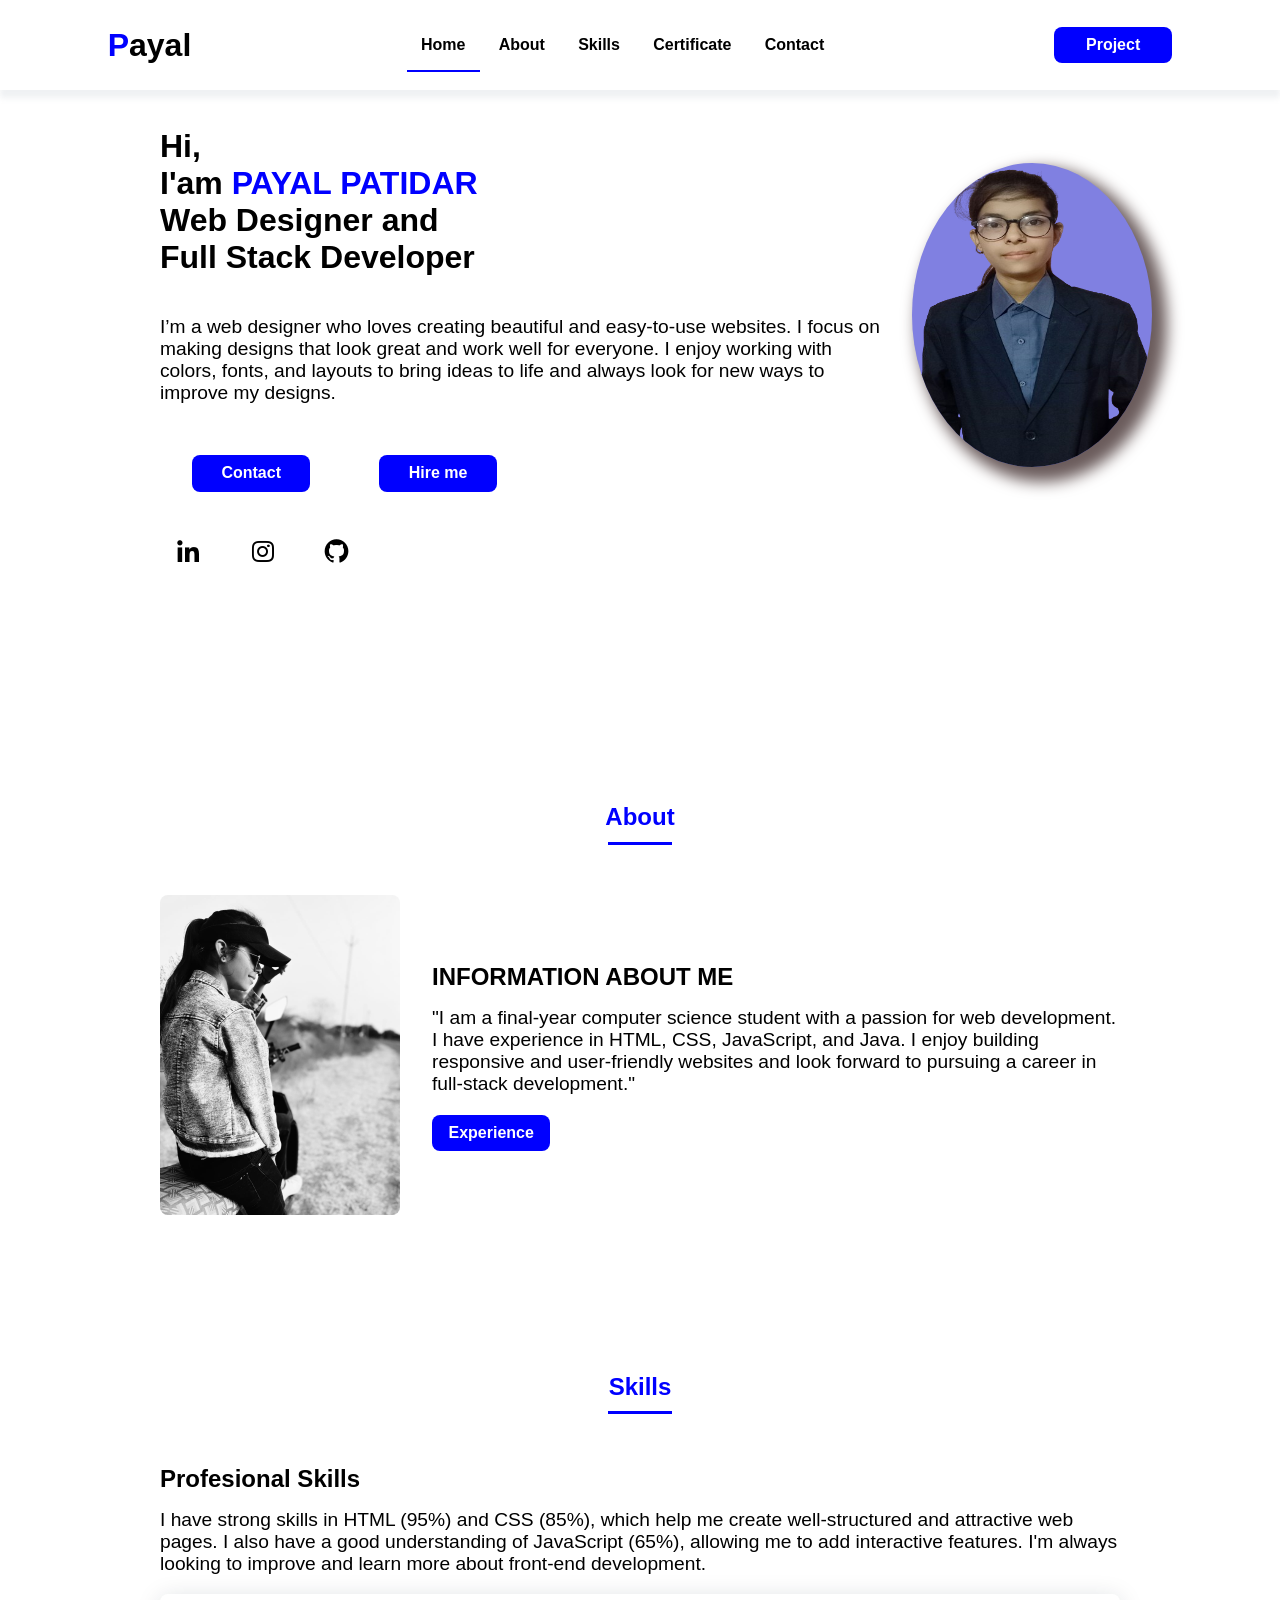
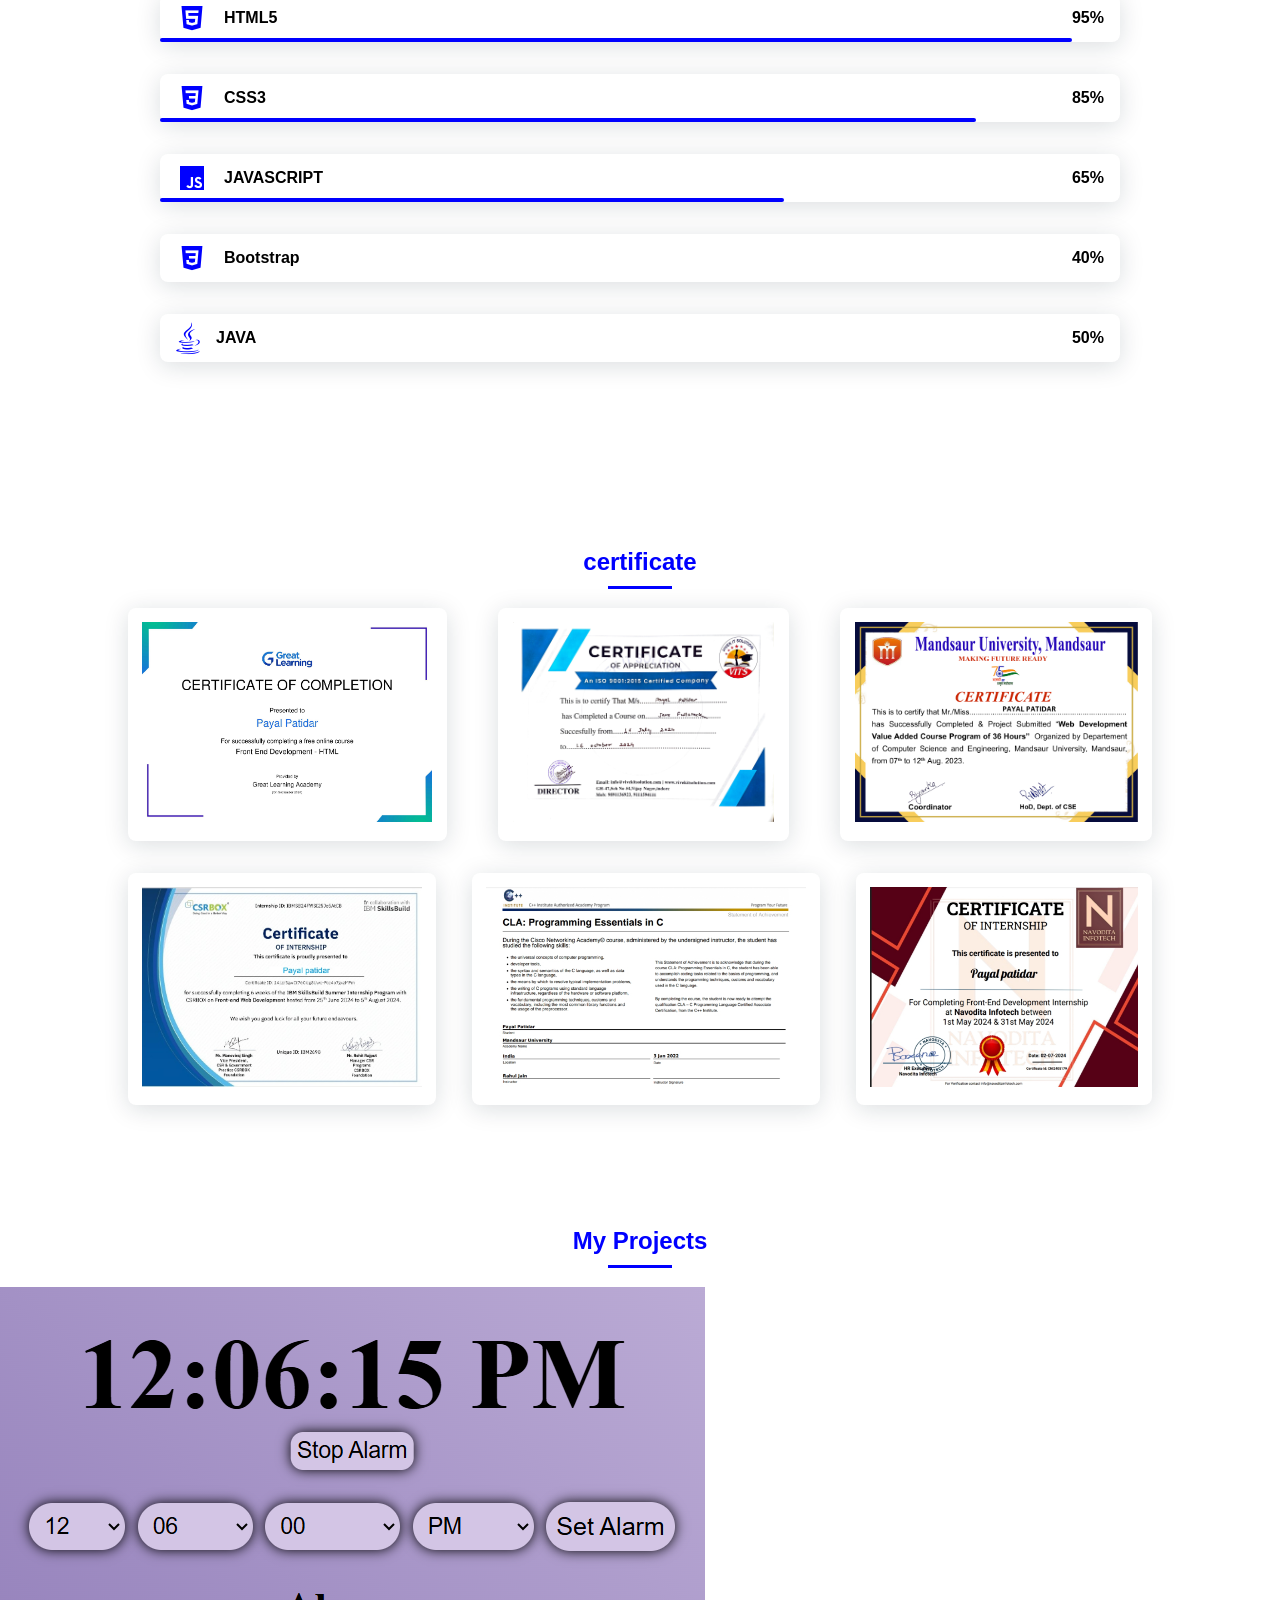
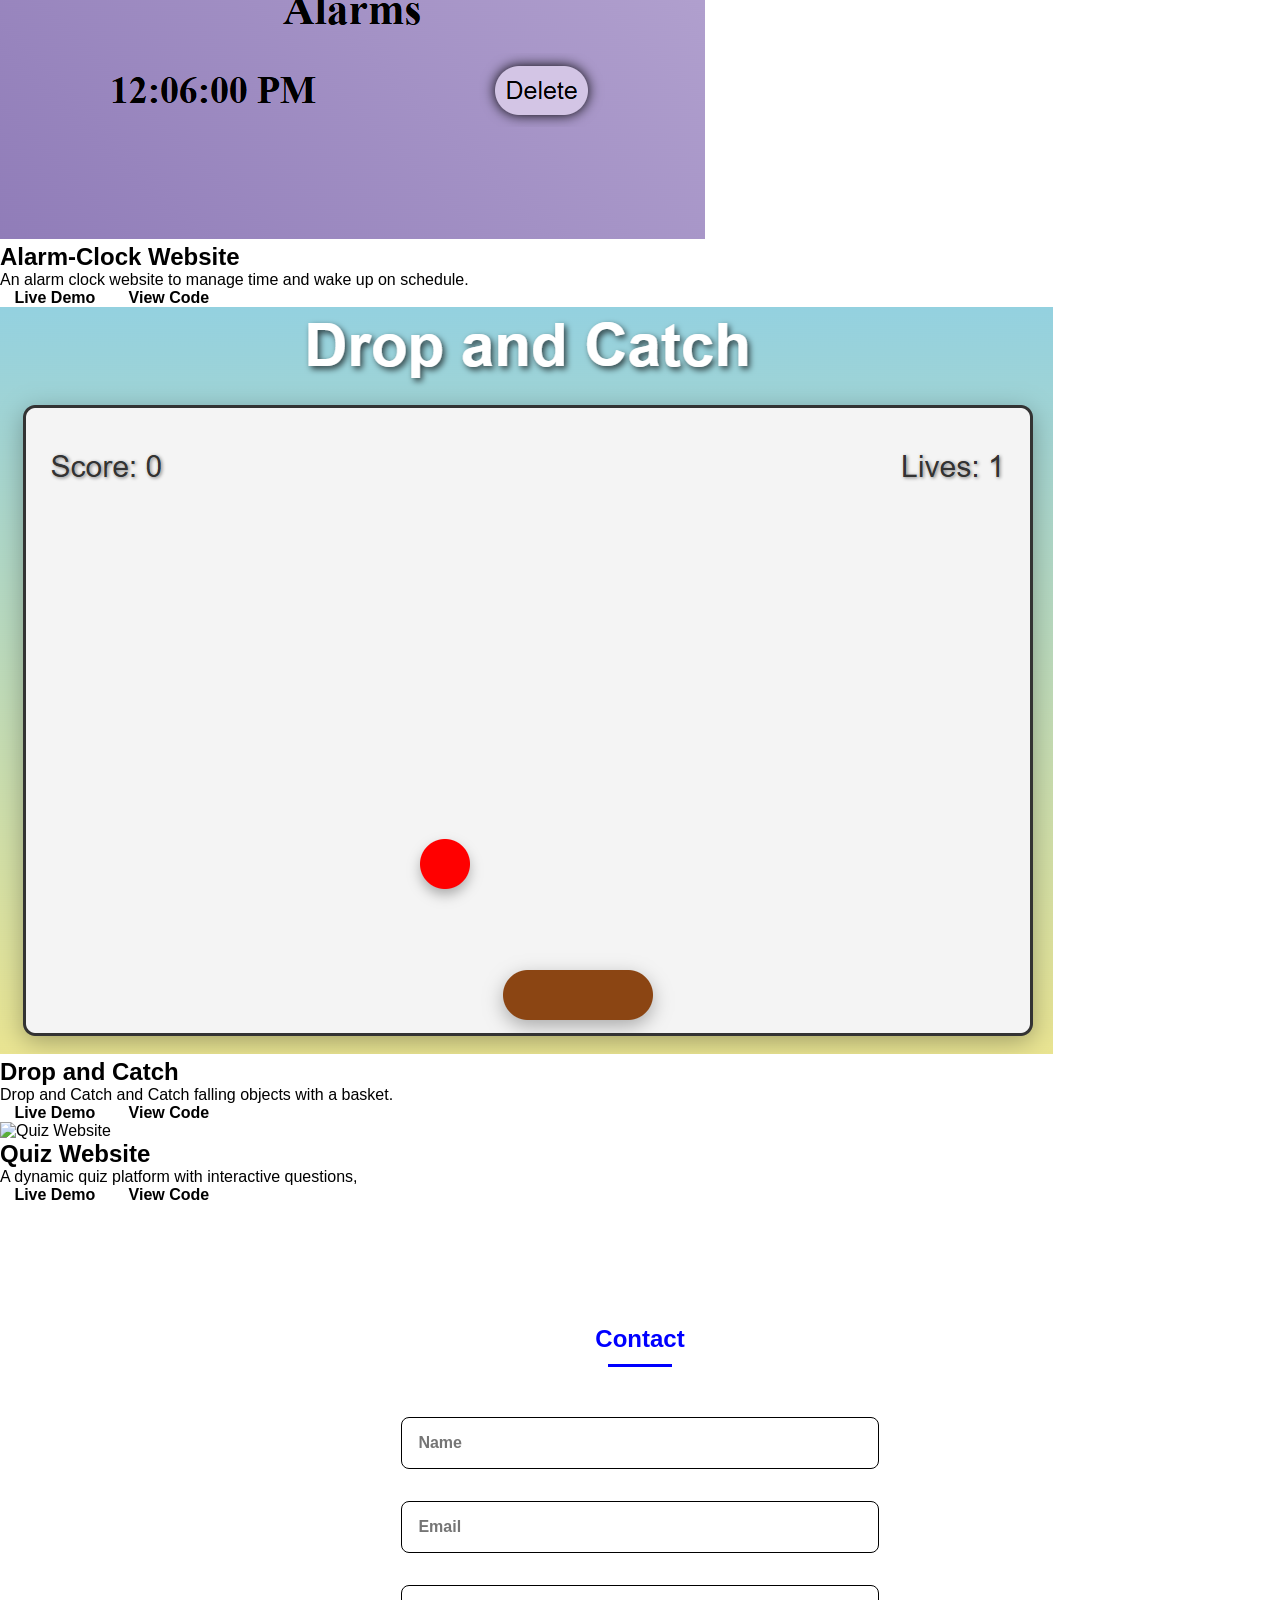
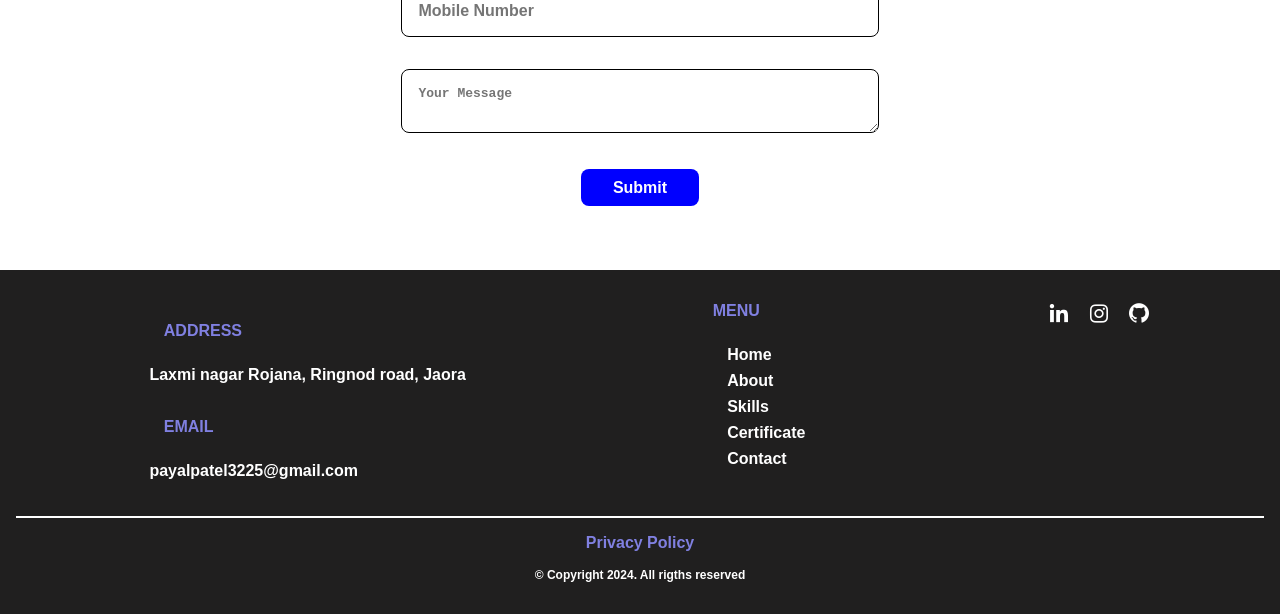
==== index.html @ 176fe4be "Update index.html" ====
<!DOCTYPE html>
<html lang="en">

<head>
    <meta charset="UTF-8">
    <meta name="viewport" content="width=device-width, initial-scale=1.0">

    <!-- =====BOX ICONS===== -->
    <link href='https://cdn.jsdelivr.net/npm/boxicons@2.0.5/css/boxicons.min.css' rel='stylesheet'>

    <!-- Font Awesome CDN -->
    <link href="https://cdnjs.cloudflare.com/ajax/libs/font-awesome/6.0.0-beta3/css/all.min.css" rel="stylesheet">

    <link rel="stylesheet" href="style.css">
    <title>Portfolio website</title>
</head>

<body>
    <!--===== HEADER =====-->
    <header>
        <div>
            <p class="logo"><span class="name">P</span>ayal</p>
        </div>

        <input type="checkbox" id="menu-toggle" class="menu-toggle" />
        <label for="menu-toggle" class="hamburger">
            <span></span>
            <span></span>
            <span></span>
        </label>

        <div class="nav__menu" id="nav-menu">
            <ul>
                <li class="nav__item"><a href="#home" class="nav__link active-link">Home</a></li>
                <li class="nav__item"><a href="#about" class="nav__link">About</a></li>
                <li class="nav__item"><a href="#skills" class="nav__link">Skills</a></li>
                <li class="nav__item"><a href="#certificate" class="nav__link">Certificate</a></li>
                <li class="nav__item"><a href="#contact" class="nav__link">Contact</a></li>
            </ul>
        </div>

        <div>
            <button>
                <a href="project.html">Project</a>
            </button>
        </div>

    </header>

    <main>
        <!--===== HOME =====-->
        <section class="home" id="home">
            <div class="home__data">
                <h1 class="home__title">Hi,<br>I'am <span class="home__title-color">PAYAL PATIDAR</span><br> Web
                    Designer and <br>Full Stack Developer</h1>
                <p class="home__text">I’m a web designer who loves creating beautiful and easy-to-use websites. I focus
                    on making designs that look great and work well for everyone. I enjoy working with colors, fonts,
                    and layouts to bring ideas to life and always look for new ways to improve my designs.</p>

                <button>
                    <a href="contact.html" class="button">Contact</a>
                </button>

                <button>
                    <a href="https://drive.google.com/file/d/1dbe5fwX7LgwOlQ8ruX7uaUgFubfY7UPs/view?usp=drivesdk"
                        class="button">Hire me</a>
                </button>

                <div class="home__social">
                    <a href="https://www.linkedin.com/in/payal-patidar1" class="home__social-icon"><i
                            class='bx bxl-linkedin'></i></a>
                    <a href="https://www.instagram.com/patidar_p7?utm_source=qr&igsh=amtmd2V3bXk3emI5"
                        class="home__social-icon"><i class='bx bxl-instagram'></i></a>
                    <a href="https://github.com/payalpatel3225" class="home__social-icon"><i
                            class='bx bxl-github'></i></a>
                </div>
            </div>

            <div class="home__img">
                <img src="pro.png" alt="">
            </div>
        </section>

        <!--===== ABOUT =====-->
        <section class="about" id="about">
            <h2 class="section-title">About</h2>

            <div class="about__container">
                <div class="about__img">
                    <img src="profile.jpg" alt="">
                </div>

                <div>
                    <h2 class="about__subtitle">INFORMATION ABOUT ME</h2>
                    <p class="about__text">"I am a final-year computer science student with a passion for web
                        development. I have experience in HTML, CSS, JavaScript, and Java. I enjoy building responsive
                        and user-friendly websites and look forward to pursuing a career in full-stack development."</p>

                    <button>
                        <a href="about.html" class="button">Experience</a>
                    </button>
                </div>
            </div>
        </section>

        <!--===== SKILLS =====-->
        <section class="skills" id="skills">
            <h2 class="section-title">Skills</h2>

            <div class="skills__container">
                <div>
                    <h2 class="skills__subtitle">Profesional Skills</h2>
                    <p class="skills__text">I have strong skills in HTML (95%) and CSS (85%), which help me create
                        well-structured and attractive web pages. I also have a good understanding of JavaScript (65%),
                        allowing me to add interactive features. I'm always looking to improve and learn more about
                        front-end development.</p>

                    <div class="skills__data">
                        <div class="skills__names">
                            <i class='bx bxl-html5 skills__icon'></i>
                            <span class="skills__name">HTML5</span>
                        </div>

                        <div class="skills__bar skills__html">

                        </div>

                        <div>
                            <span class="skills__percentage">95%</span>
                        </div>
                    </div>

                    <div class="skills__data">
                        <div class="skills__names">
                            <i class='bx bxl-css3 skills__icon'></i>
                            <span class="skills__name">CSS3</span>
                        </div>

                        <div class="skills__bar skills__css">

                        </div>

                        <div>
                            <span class="skills__percentage">85%</span>
                        </div>
                    </div>

                    <div class="skills__data">
                        <div class="skills__names">
                            <i class='bx bxl-javascript skills__icon'></i>
                            <span class="skills__name">JAVASCRIPT</span>
                        </div>

                        <div class="skills__bar skills__js">

                        </div>

                        <div>
                            <span class="skills__percentage">65%</span>
                        </div>
                    </div>

                    <div class="skills__data">
                        <div class="skills__names">
                            <i class='bx bxl-css3 skills__icon'></i>
                            <span class="skills__name">Bootstrap</span>
                        </div>

                        <div class="skills__bar skills__bts">

                        </div>

                        <div>
                            <span class="skills__percentage">40%</span>
                        </div>
                    </div>

                    <div class="skills__data">
                        <div class="skills__names">
                            <i class="fa-brands fa-java skills__icon"></i>
                            <span class="skills__name">JAVA</span>
                        </div>

                        <div class="skills__bar skills__java">

                        </div>

                        <div>
                            <span class="skills__percentage">50%</span>
                        </div>
                    </div>
                </div>

            </div>
        </section>

        <!--===== Certificate =====-->
        <section id="certificate">
            <h2 class="section-title">certificate</h2>

            <div class="certificate__container">
                <a href="" class="certificate__img">
                    <img src="Front End HTML.png" alt="">
                </a>
                <a href="" class="certificate__img">
                    <img src="Java Full Stack .jpg" alt="">
                </a>
                <a href="" class="certificate__img">
                    <img src="Web Development.jpeg" alt="">
                </a>
                <a href="" class="certificate__img">
                    <img src="Front End Intrn.jpeg" alt="">
                </a>
                <a href="" class="certificate__img">
                    <img src="C++.jpg" alt="">
                </a>
                <a href="" class="certificate__img">
                    <img src="Front-End Development.jpg" alt="">
                </a>
            </div>
        </section>

        <!-- PROJECT SECTION -->
        <section id="projects">
            <h2 class="section-title">My Projects</h2>

            <div class="projects__container">

                <!-- Project 1: Quiz Website -->
                <div class="project-card">
                    <div class="project-image">
                        <img src="Alarm Clock.png" alt="Alarm-Clock Website">
                    </div>
                    <div class="project-details">
                        <h2>Alarm-Clock Website</h2>
                        <p>An alarm clock website to manage time and wake up on schedule.</p>
                        <div class="project-btn">
                            <a href="https://payalpatel3225.github.io/Alarm-Clock/" target="_blank" class="btn">Live
                                Demo</a>
                            <a href="https://github.com/payalpatel3225/Alarm-Clock?tab=readme-ov-file#alarm-clock"
                                target="_blank" class="btn">View Code</a>
                        </div>
                    </div>
                </div>

                <!-- Project 2: Parallax Website -->
                <div class="project-card">
                    <div class="project-image">
                        <img src="Drop and Catch.png" alt="Drop and Catch">
                    </div>
                    <div class="project-details">
                        <h2>Drop and Catch</h2>
                        <p>Drop and Catch and Catch falling objects with a basket.</p>
                        <div class="project-btn">
                            <a href="https://payalpatel3225.github.io/Drop-and-Catch/" target="_blank" class="btn">Live
                                Demo</a>
                            <a href="https://github.com/payalpatel3225/Drop-and-Catch/settings/pages" target="_blank"
                                class="btn">View Code</a>
                        </div>
                    </div>
                </div>

                <!-- Project 3: QR Code Generator -->
                <div class="project-card">
                    <div class="project-image">
                        <img src="quiz-project.jpg" alt="Quiz Website">
                    </div>
                    <div class="project-details">
                        <h2>Quiz Website</h2>
                        <p>A dynamic quiz platform with interactive questions,
                        </p>
                        <div class="project-btn">
                            <a href="quiz-live-demo.html" target="_blank" class="btn">Live Demo</a>
                            <a href="quiz-live-demo.html" target="_blank" class="btn">View Code</a>
                        </div>
                    </div>
                </div>

            </div>
        </section>

        <!--===== CONTACT =====-->
        <section id="contact">
            <h2 class="section-title">Contact</h2>

            <div class="contact__container">
                <form action="" class="contact__form">
                    <input type="text" placeholder="Name" class="contact__input">
                    <input type="email" placeholder="Email" class="contact__input">
                    <input type="tel" placeholder="Mobile Number" class="contact__input">
                    <textarea placeholder="Your Message" class="contact__input"></textarea>
                    <div>
                        <button type="submit" class="contact__button">Submit</button>
                    </div>
                </form>
            </div>
        </section>
    </main>

    <!--===== FOOTER =====-->
    <footer>
        <div class="footerbox container">

            <div class="address">
                <ul>
                    <li><a class="ddd" href="address">ADDRESS</a></li><br>
                </ul>
                <p>Laxmi nagar Rojana, Ringnod road, Jaora</p><br>
                <ul>
                    <li><a class="ddd" href="email">EMAIL</a></li><br>
                </ul>
                <p>payalpatel3225@gmail.com</p>
            </div>

            <div class="menu">
                <ul>
                    <li>
                        <p class="ddd" href="MENU">MENU</p>
                    </li><br>
                    <li><a class="aaa" href="index.html">Home</a></li>
                    <li><a class="aaa" href="about.html">About</a></li>
                    <li><a class="aaa" href="skills.html">Skills</a></li>
                    <li><a class="aaa" href="certificate.html">Certificate</a></li>
                    <li><a class="aaa" href="contact.html">Contact</a></li>
                </ul>
            </div>

            <div class="footer__social">
                <a href="https://www.linkedin.com/in/payal-patidar1" class="footer__icon"><i
                        class='bx bxl-linkedin'></i></a>
                <a href="https://www.instagram.com/patidar_p7?utm_source=qr&igsh=amtmd2V3bXk3emI5"
                    class="footer__icon"><i class='bx bxl-instagram'></i></a>
                <a href="https://github.com/payalpatel3225" class="footer__icon"><i class='bx bxl-github'></i></a>
            </div>
        </div>

        <div class="hr">
        </div>

        <div class="Copyright">
            <ul>
                <li><a class="ddd" href="privacy-policy">Privacy Policy</a></li>
            </ul>
            <p class="footer__copy">&#169; Copyright 2024. All rigths reserved</p>
        </div>
    </footer>

    <script src="script.js"></script>
</body>

</html>
---- style.css ----
* {
  box-sizing: border-box;
  margin: 0;
  padding: 0;
}

body {
  font-family: sans-serif;
  font-size: medium;
  color: black;
}

/* ------- HEADER NAVBAR ------- */
header {
  width: 100%;
  height: 10vh;
  display: flex;
  align-items: center;
  justify-content: space-around;
  position: fixed;
  background-color: #fff;
  box-shadow: 0 8px 6px rgba(146, 161, 176, 0.15);
}
ul li {
  list-style: none;
}

header ul li {
  display: inline;
}

a {
  text-decoration: none;
  padding: 0.9rem;
  font-weight: 600;
  font-size: 1rem;
  color: black;
}

header .logo {
  font-size: 2rem;
  font-weight: 600;
}

.name {
  color: blue;
}

.nav__link {
  position: relative;
}

.nav__link:hover {
  position: relative;
}

.nav__link:hover::after {
  position: absolute;
  text-align: center;
  content: "";
  width: 100%;
  height: 0.15rem;
  left: 0;
  right: 0;
  top: 3rem;
  background-color: blue;
}

.active-link::after {
  position: absolute;
  content: "";
  width: 100%;
  height: 0.15rem;
  left: 0;
  right: 0;
  top: 3rem;
  background-color: blue;
}

/* ------- ALL BUTTON ------- */
button {
  border: none;
  background-color: blue;
  border-radius: 0.5rem;
  height: 2.3rem;
  width: 7.4rem;
}

button:hover {
  background-color: rgb(80, 104, 254);
  box-shadow: 0px 5px 3px rgba(0, 0, 0, 0.15);
}

button a {
  color: white;
  border-radius: 2rem;
}

button ul li {
  display: inline;
}

/* ------- HOME ------- */
.home {
  display: flex;
  justify-content: space-between;
  align-items: center;
  margin-bottom: 4rem;
  margin-left: auto;
  margin-right: auto;
  max-width: 1024px;
}

.home__data {
  align-self: center;
  padding: 2rem;
  margin-top: 6rem;
}

.home__title {
  font-size: 2rem;
  margin-bottom: 2.5rem;
}

.home__title-color {
  color: blue;
}

.home__text {
  font-size: 1.2rem;
  margin-bottom: 1.2rem;
}

.home button {
  margin: 2rem;
  margin-left: 2rem;
}

.home__social {
  display: flex;
  gap: 1rem;
}

.home__social-icon {

  font-size: 1.8rem;
  color: black;
}

.home__social-icon:hover {
  color: blue;
}

.home img {
  width: 15rem;
  height: 19rem;
  border-radius: 50%;
  background-color: rgb(128, 128, 225);
  margin-top: 1rem;
  box-shadow: 10px 10px 15px 5px rgb(107, 92, 92);
}

.home img:hover {
  filter: grayscale(100%);
}

/*------- CLASS CSS ------- */
section {
  padding-bottom: 2rem;
}

.section-title {
  position: relative;
  font-size: 1.5rem;
  color: blue;
  padding-top: 5.6rem;
  margin-bottom: 2rem;
  text-align: center;
  z-index: -10;
}

.section-title::after {
  position: absolute;
  content: "";
  width: 64px;
  height: 0.18rem;
  left: 0;
  right: 0;
  margin: auto;
  top: 8rem;
  background-color: blue;
}

/* ------- ABOUT ------- */
.about__container {
  padding: 2rem;
  display: flex;
  align-items: center;
  margin-left: auto;
  margin-right: auto;
  max-width: 1024px;
  gap: 2rem;
}

.about__img img {
  width: 15rem;
  height: 20rem;
  border-radius: 0.5rem;
}

.about__subtitle {
  margin-bottom: 1rem;
}

.about__text {
  font-size: 1.2rem;
  margin-bottom: 1.2rem;
}

/* ------- SKILLS ------- */
.skills__container {
  padding: 2rem;
  display: flex;
  align-items: center;
  margin-left: auto;
  margin-right: auto;
  max-width: 1024px;
  gap: 2rem;
}

.skills__subtitle {
  margin-bottom: 1rem;
}

.skills__text {
  font-size: 1.2rem;
  margin-bottom: 1.2rem;
}

.skills__data {
  display: flex;
  justify-content: space-between;
  align-items: center;
  position: relative;
  font-weight: 600;
  padding: 0.5rem 1rem;
  margin-bottom: 2rem;
  border-radius: 0.5rem;
  box-shadow: 0px 4px 25px rgba(14, 36, 49, 0.15);
  z-index: -10;
}

.skills__names {
  display: flex;
  align-items: center;
}

.skills__icon {
  font-size: 2rem;
  margin-right: 1rem;
  color: blue;
}

.skills__bar {
  position: absolute;
  left: 0;
  bottom: 0;
  background-color: blue;
  height: 0.25rem;
  border-radius: 0.5rem;
  z-index: -10;
}

.skills__html {
  width: 95%;
}

.skills__css {
  width: 85%;
}

.skills__js {
  width: 65%;
}

.skills__img img {
  height: 30vh;
  width: 25vw;
  border-radius: 0.5rem;
}

/* ------- CERTIFICATE ------- */
.certificate__container {
  display: flex;
  align-items: center;
  justify-content: space-between;
  flex-wrap: wrap;
  gap: 2rem;
  margin-left: auto;
  margin-right: auto;
  max-width: 1024px;
}

.certificate__img {
  box-shadow: 0px 4px 25px rgba(14, 36, 49, 0.15);
  border-radius: 0.5rem;
  overflow: hidden;
}

.certificate__img img {
  transition: 1s;
  height: 200px;
}

.certificate__img img:hover {
  transform: scale(1.1);
}

/* ------- CONTACT ------- */
.contact__container {
  display: flex;
  align-self: center;
  justify-self: center;
  justify-content: center;
  margin-left: 1rem;
  margin-right: 1rem;
  margin-left: auto;
  margin-right: auto;
  padding: 2rem;
  max-width: 1024px;
  text-align: center;
}

.contact__button {
  border: none;
  background-color: blue;
  color: white;
  font-weight: 600;
  font-size: 1rem;
  border-radius: 0.5rem;
  cursor: pointer;
}

.contact__input {
  width: 50%;
  font-size: medium;
  font-weight: 600;
  padding: 1rem;
  border-radius: 0.5rem;
  border: 1.5px solid black;
  outline: none;
  margin-bottom: 2rem;
}

/* ------- FOOTER ------- */
/* .container {
  display: flex;
  flex-wrap: wrap;
  justify-content: space-between;
  align-items: center;
} */

footer {
  background-color: rgb(32, 31, 31);
  color: #fff;
  font-weight: 600;
  padding: 2rem 1rem;
}
.footerbox{
  display: flex;
  flex-wrap: wrap;
  align-items: flex-start;
  justify-content: space-around;
}
.hr{
  border: 1px solid white;
}

.footerbox ul li {
  margin-bottom: 0.5rem;
}
.footer__title {
  font-size: 2rem;
  margin-bottom: 2rem;
}

.aaa {
  color: white;
}

.ddd {
  color: rgb(128, 128, 225);
}

.ddd:hover {
  text-decoration: underline;
  color: blue;
}

.footer__copy {
  font-size: .75rem;
  margin-top: 1rem;
}

.address p, .menu ul {
  margin-bottom: 1rem;
}

.address {
  margin: 20px;
}
.footer__social {
  display: flex;
  gap: 1rem;
}
.footer__icon {
  font-size: 1.5rem;
  color: #fff;
  transition: color 0.3s;
  margin: 0rem;
  padding: 0rem;
}

.footer__icon:hover {
  color: blue;
}

.footerbox ul li {
  list-style: none;
}
.Copyright{
  text-align: center;
  margin-top: 1rem;
}



/* Hide the checkbox */
.menu-toggle {
  display: none;
}

/* Hamburger Menu Styling */
.hamburger {
  display: none;
  flex-direction: column;
  cursor: pointer;
  padding: 10px;
}

.hamburger span {
  height: 2px;
  width: 25px;
  background: #333;
  margin-bottom: 5px;
  border-radius: 5px;
}

/* Mobile Menu */
@media screen and (max-width: 768px) {
  .hamburger {
    display: flex;
  }

  .nav__menu {
    display: none;
  }

  /* When the checkbox is checked, show the menu */
  .menu-toggle:checked~.nav__menu {
    display: block;
    position: absolute;
    top: 50px;
    left: 0;
    width: 100%;
    background-color: #fff;
    padding: 10px 0;
  }

  .nav__menu ul {
    display: flex;
    flex-direction: column;
    align-items: center;
  }

  .nav__item {
    margin: 10px 0;
  }

  .home {
    flex-direction: column;
    align-items: center;
    padding-top: 4rem;
  }

  .home__data {
    padding: 1rem;
    margin-top: 2rem;
  }

  .home__title {
    font-size: 1.5rem;
    margin-bottom: 1.5rem;
  }

  .home__text {
    font-size: 1rem;
    margin-bottom: 1rem;
  }

  .home img {
    width: 12rem;
    height: 16rem;
    margin-top: 2rem;
  }

  .home__social {
    margin-left: 0;
    justify-content: center;
    margin-top: 1.5rem;
  }

  .home button {
    margin: 1rem auto;
  }

  .about__container {
    flex-direction: column;
    padding: 1rem;
  }

  .about__img img {
    width: 12rem;
    height: 15rem;
  }

  .skills__container {
    flex-direction: column;
    padding: 1rem;
  }

  .skills__img img {
    width: 50%;
    height: auto;
    margin-left: 6rem;
  }

  .skills__data {
    flex-direction: column;
    margin-left: 2rem;
    margin-right: 2rem;
    margin-bottom: 1rem;
    width: 80%;
  }

  .skills__names {
    margin-bottom: 0.5rem;
  }
  .skills__percentage {
    margin-top: 0.5rem;
  }

  .certificate__container {
    flex-direction: column;
    align-items: center;
  }
  .certificate__img img {
    width: 14rem;
    height: 12rem;
  }

  .footerbox {
    flex-direction: column;
    align-items: center;
  }
  .address, .menu, .footer__social {
    margin-right: 0;
    margin-bottom: 1rem;
  }
}
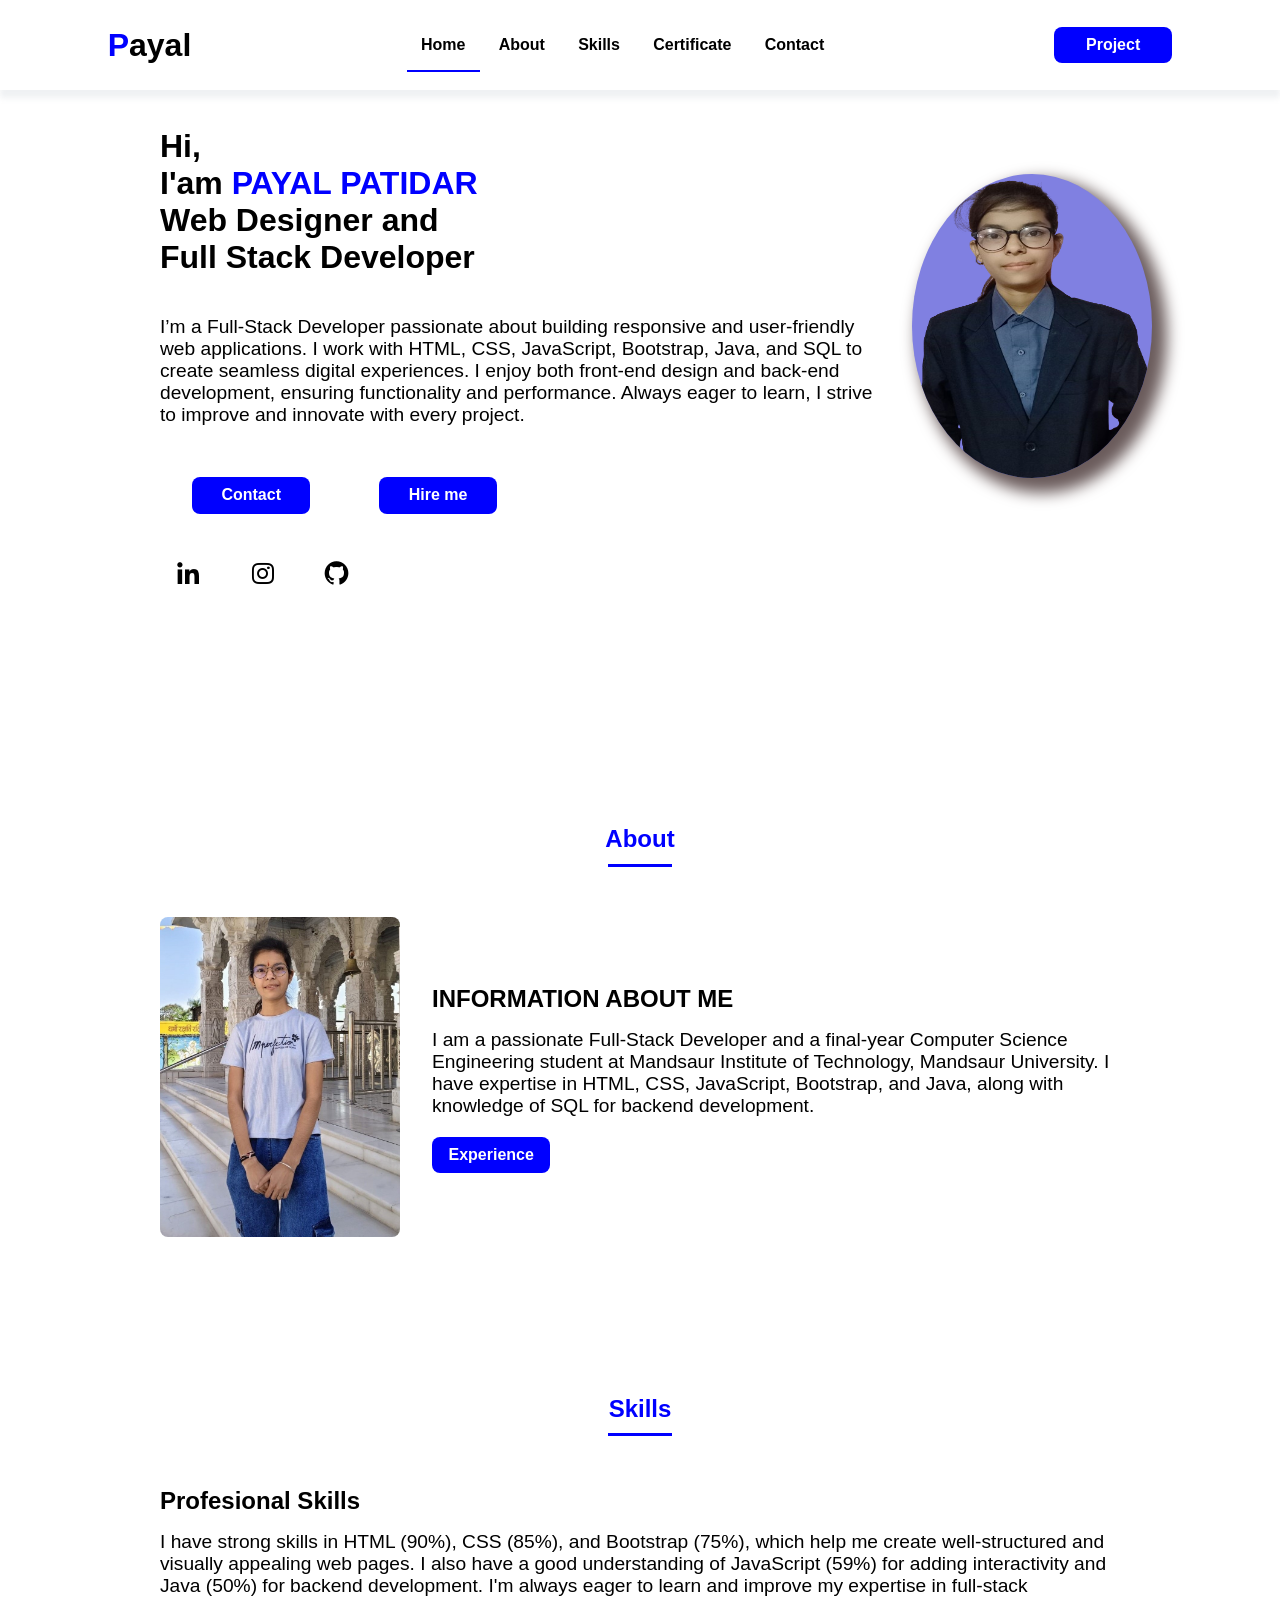
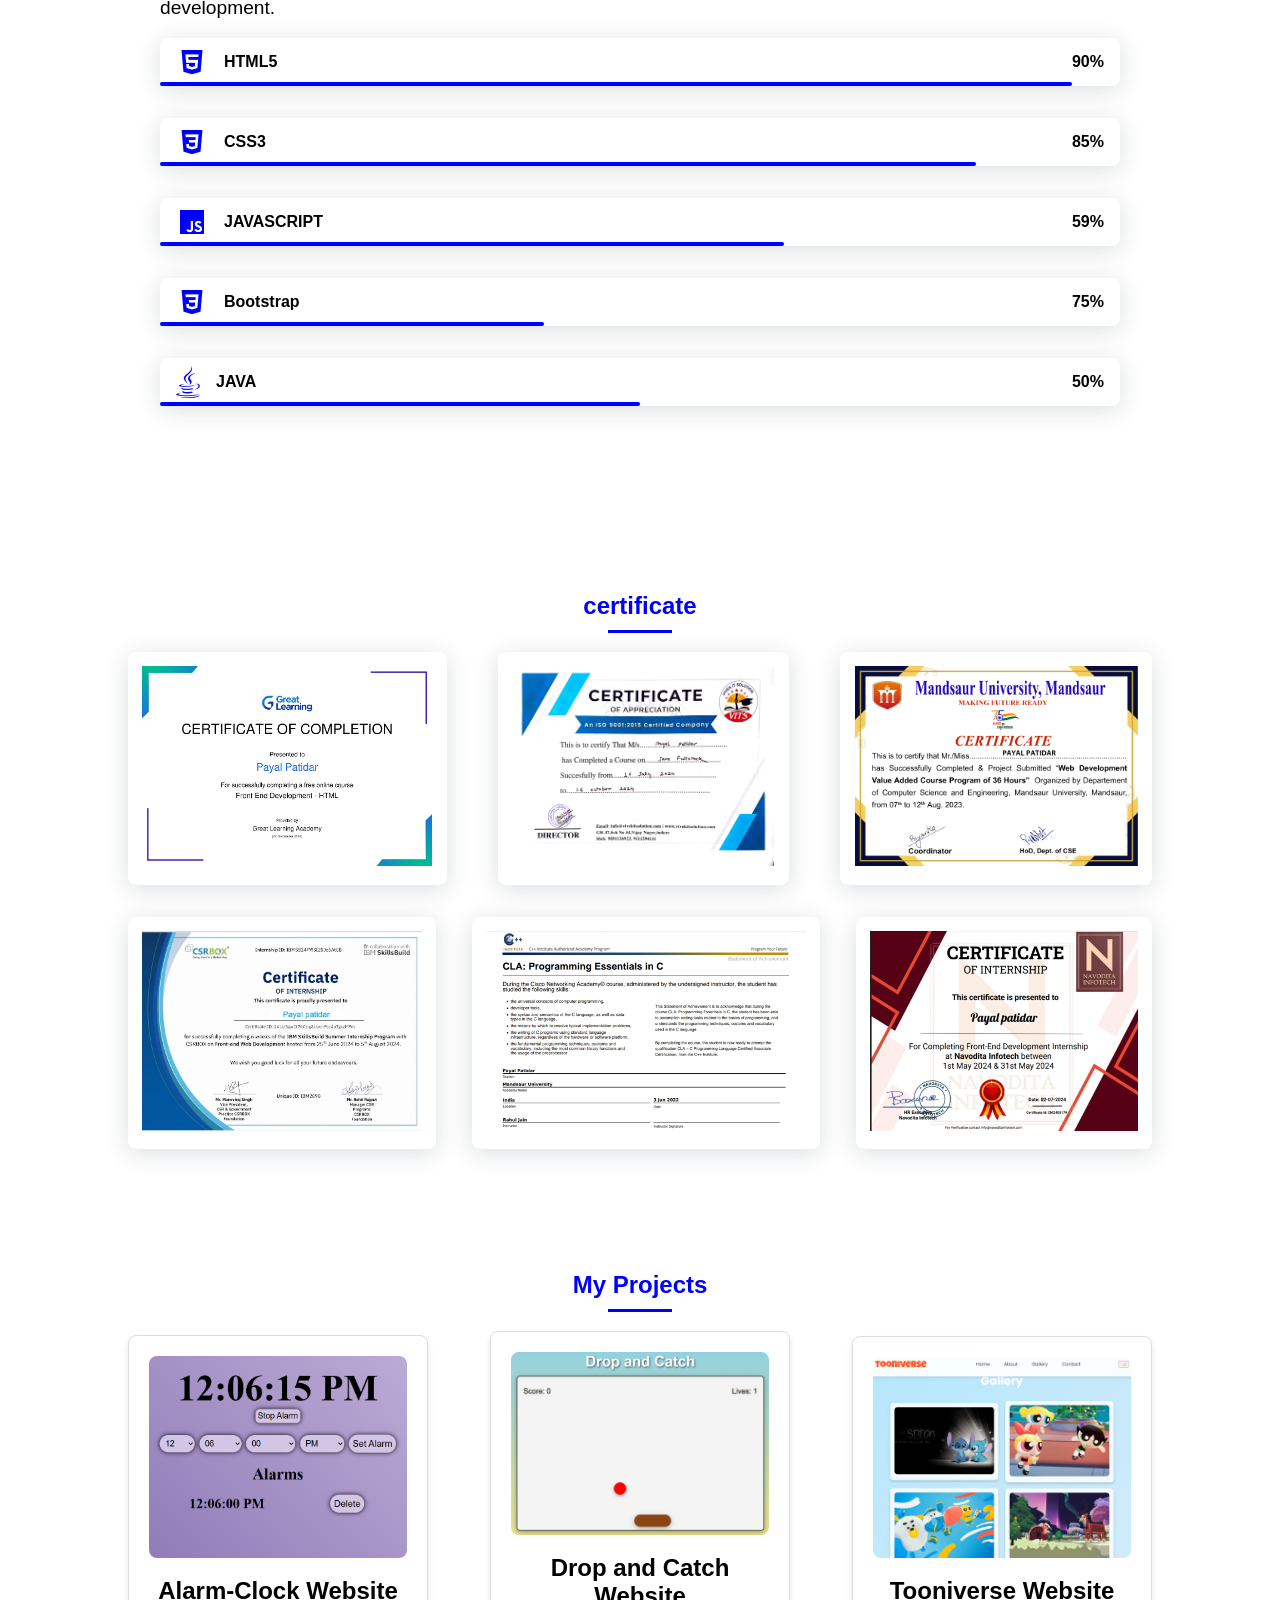
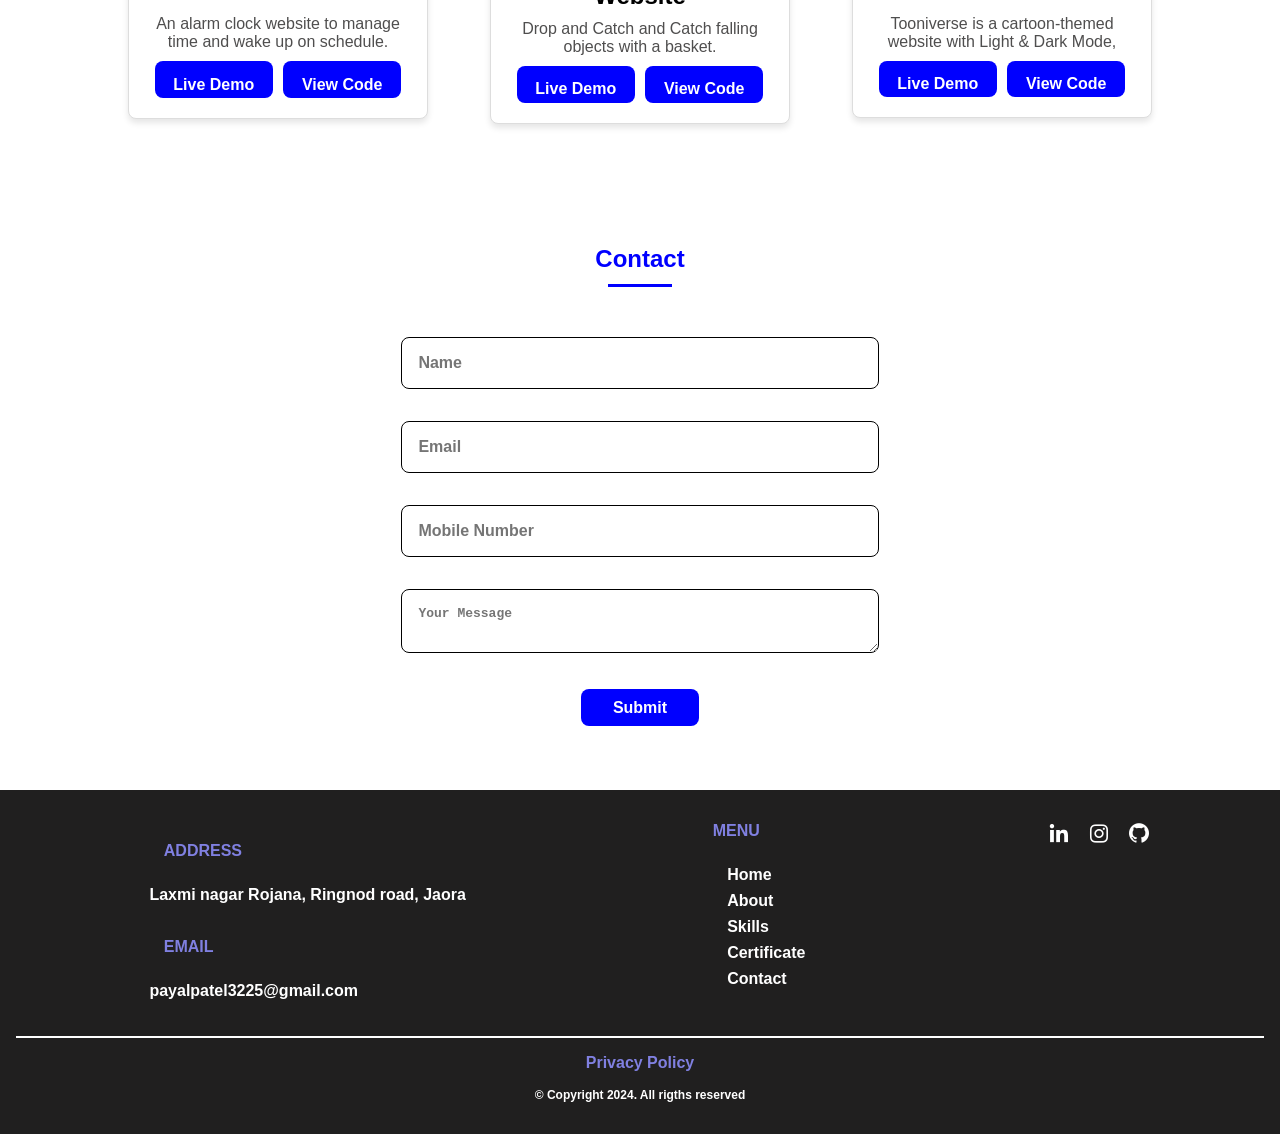
==== commit fef77895: "Update index.html" ====
--- a/index.html
+++ b/index.html
@@ -53,9 +53,10 @@
             <div class="home__data">
                 <h1 class="home__title">Hi,<br>I'am <span class="home__title-color">PAYAL PATIDAR</span><br> Web
                     Designer and <br>Full Stack Developer</h1>
-                <p class="home__text">I’m a web designer who loves creating beautiful and easy-to-use websites. I focus
-                    on making designs that look great and work well for everyone. I enjoy working with colors, fonts,
-                    and layouts to bring ideas to life and always look for new ways to improve my designs.</p>
+                <p class="home__text">I’m a Full-Stack Developer passionate about building responsive and user-friendly
+                    web applications. I work with HTML, CSS, JavaScript, Bootstrap, Java, and SQL to create seamless
+                    digital experiences. I enjoy both front-end design and back-end development, ensuring functionality
+                    and performance. Always eager to learn, I strive to improve and innovate with every project.</p>
 
                 <button>
                     <a href="contact.html" class="button">Contact</a>
@@ -87,17 +88,18 @@
 
             <div class="about__container">
                 <div class="about__img">
-                    <img src="profile.jpg" alt="">
+                    <img src="about.png" alt="">
                 </div>
 
                 <div>
                     <h2 class="about__subtitle">INFORMATION ABOUT ME</h2>
-                    <p class="about__text">"I am a final-year computer science student with a passion for web
-                        development. I have experience in HTML, CSS, JavaScript, and Java. I enjoy building responsive
-                        and user-friendly websites and look forward to pursuing a career in full-stack development."</p>
+                    <p class="about__text">I am a passionate Full-Stack Developer and a final-year Computer Science
+                        Engineering student at Mandsaur Institute of Technology, Mandsaur University. I have expertise
+                        in HTML, CSS, JavaScript, Bootstrap, and Java, along with knowledge of SQL for backend
+                        development.</p>
 
                     <button>
-                        <a href="about.html" class="button">Experience</a>
+                        <a href="experience.html" class="button">Experience</a>
                     </button>
                 </div>
             </div>
@@ -110,10 +112,10 @@
             <div class="skills__container">
                 <div>
                     <h2 class="skills__subtitle">Profesional Skills</h2>
-                    <p class="skills__text">I have strong skills in HTML (95%) and CSS (85%), which help me create
-                        well-structured and attractive web pages. I also have a good understanding of JavaScript (65%),
-                        allowing me to add interactive features. I'm always looking to improve and learn more about
-                        front-end development.</p>
+                    <p class="skills__text">I have strong skills in HTML (90%), CSS (85%), and Bootstrap (75%), which
+                        help me create well-structured and visually appealing web pages. I also have a good
+                        understanding of JavaScript (59%) for adding interactivity and Java (50%) for backend
+                        development. I'm always eager to learn and improve my expertise in full-stack development. </p>
 
                     <div class="skills__data">
                         <div class="skills__names">
@@ -126,7 +128,7 @@
                         </div>
 
                         <div>
-                            <span class="skills__percentage">95%</span>
+                            <span class="skills__percentage">90%</span>
                         </div>
                     </div>
 
@@ -156,7 +158,7 @@
                         </div>
 
                         <div>
-                            <span class="skills__percentage">65%</span>
+                            <span class="skills__percentage">59%</span>
                         </div>
                     </div>
 
@@ -171,7 +173,7 @@
                         </div>
 
                         <div>
-                            <span class="skills__percentage">40%</span>
+                            <span class="skills__percentage">75%</span>
                         </div>
                     </div>
 
@@ -226,7 +228,7 @@
 
             <div class="projects__container">
 
-                <!-- Project 1: Quiz Website -->
+                <!-- Project 1: Alarm-Clock Website -->
                 <div class="project-card">
                     <div class="project-image">
                         <img src="Alarm Clock.png" alt="Alarm-Clock Website">
@@ -243,35 +245,37 @@
                     </div>
                 </div>
 
-                <!-- Project 2: Parallax Website -->
+                <!-- Project 2: Drop and Catch -->
                 <div class="project-card">
                     <div class="project-image">
                         <img src="Drop and Catch.png" alt="Drop and Catch">
                     </div>
                     <div class="project-details">
-                        <h2>Drop and Catch</h2>
+                        <h2>Drop and Catch Website</h2>
                         <p>Drop and Catch and Catch falling objects with a basket.</p>
                         <div class="project-btn">
                             <a href="https://payalpatel3225.github.io/Drop-and-Catch/" target="_blank" class="btn">Live
                                 Demo</a>
-                            <a href="https://github.com/payalpatel3225/Drop-and-Catch/settings/pages" target="_blank"
-                                class="btn">View Code</a>
-                        </div>
-                    </div>
-                </div>
-
-                <!-- Project 3: QR Code Generator -->
+                            <a href="https://github.com/payalpatel3225/Drop-and-Catch" target="_blank" class="btn">View
+                                Code</a>
+                        </div>
+                    </div>
+                </div>
+
+                <!-- Project 3: Tooniverse -->
                 <div class="project-card">
                     <div class="project-image">
-                        <img src="quiz-project.jpg" alt="Quiz Website">
+                        <img src="tooniverse.png" alt="Quiz Website">
                     </div>
                     <div class="project-details">
-                        <h2>Quiz Website</h2>
-                        <p>A dynamic quiz platform with interactive questions,
+                        <h2>Tooniverse Website</h2>
+                        <p>Tooniverse is a cartoon-themed website with Light & Dark Mode,
                         </p>
                         <div class="project-btn">
-                            <a href="quiz-live-demo.html" target="_blank" class="btn">Live Demo</a>
-                            <a href="quiz-live-demo.html" target="_blank" class="btn">View Code</a>
+                            <a href="https://payalpatel3225.github.io/Tooniverse/" target="_blank" class="btn">Live
+                                Demo</a>
+                            <a href="https://github.com/payalpatel3225/Tooniverse" target="_blank" class="btn">View
+                                Code</a>
                         </div>
                     </div>
                 </div>
--- a/style.css
+++ b/style.css
@@ -283,10 +283,12 @@
   width: 65%;
 }
 
-.skills__img img {
-  height: 30vh;
-  width: 25vw;
-  border-radius: 0.5rem;
+.skills__bts {
+  width: 40%;
+}
+
+.skills__java {
+  width: 50%;
 }
 
 /* ------- CERTIFICATE ------- */
@@ -352,14 +354,73 @@
   margin-bottom: 2rem;
 }
 
+/* ------- PROJECTS ------- */
+.projects__container {
+  display: flex;
+  align-items: center;
+  justify-content: space-between;
+  flex-wrap: wrap;
+  gap: 2rem;
+  margin-left: auto;
+  margin-right: auto;
+  max-width: 1024px;
+}
+
+.project-card {
+  background: #fff;
+  border: 1px solid #ddd;
+  border-radius: 8px;
+  box-shadow: 0 4px 6px rgba(0, 0, 0, 0.1);
+  max-width: 300px;
+  display: flex;
+  flex-direction: column;
+  align-items: center;
+  padding: 20px;
+  transition: transform 0.3s ease;
+}
+
+.project-card:hover {
+  transform: scale(1.1);
+}
+
+.project-image img {
+  width: 100%;
+  border-radius: 8px;
+}
+
+.project-details {
+  text-align: center;
+  margin-top: 15px;
+}
+
+.project-details p {
+  font-size: 1rem;
+  color: #4f4e4e;
+  margin: 10px 0;
+}
+
+.project-btn a {
+  border: none;
+  color: white;
+  background-color: blue;
+  border-radius: 0.5rem;
+  height: 2.3rem;
+  width: 7.4rem;
+}
+
+.project-btn a:hover {
+  background-color: rgb(80, 104, 254);
+  box-shadow: 0px 5px 3px rgba(0, 0, 0, 0.15);
+}
+
+.project-btn {
+  display: flex;
+  gap: 10px; 
+  justify-content: center; 
+  margin-top: 10px; 
+}
+
 /* ------- FOOTER ------- */
-/* .container {
-  display: flex;
-  flex-wrap: wrap;
-  justify-content: space-between;
-  align-items: center;
-} */
-
 footer {
   background-color: rgb(32, 31, 31);
   color: #fff;
@@ -539,12 +600,6 @@
     padding: 1rem;
   }
 
-  .skills__img img {
-    width: 50%;
-    height: auto;
-    margin-left: 6rem;
-  }
-
   .skills__data {
     flex-direction: column;
     margin-left: 2rem;
@@ -569,6 +624,11 @@
     height: 12rem;
   }
 
+  .projects__container {
+    flex-direction: column;
+    align-items: center;
+  }
+
   .footerbox {
     flex-direction: column;
     align-items: center;
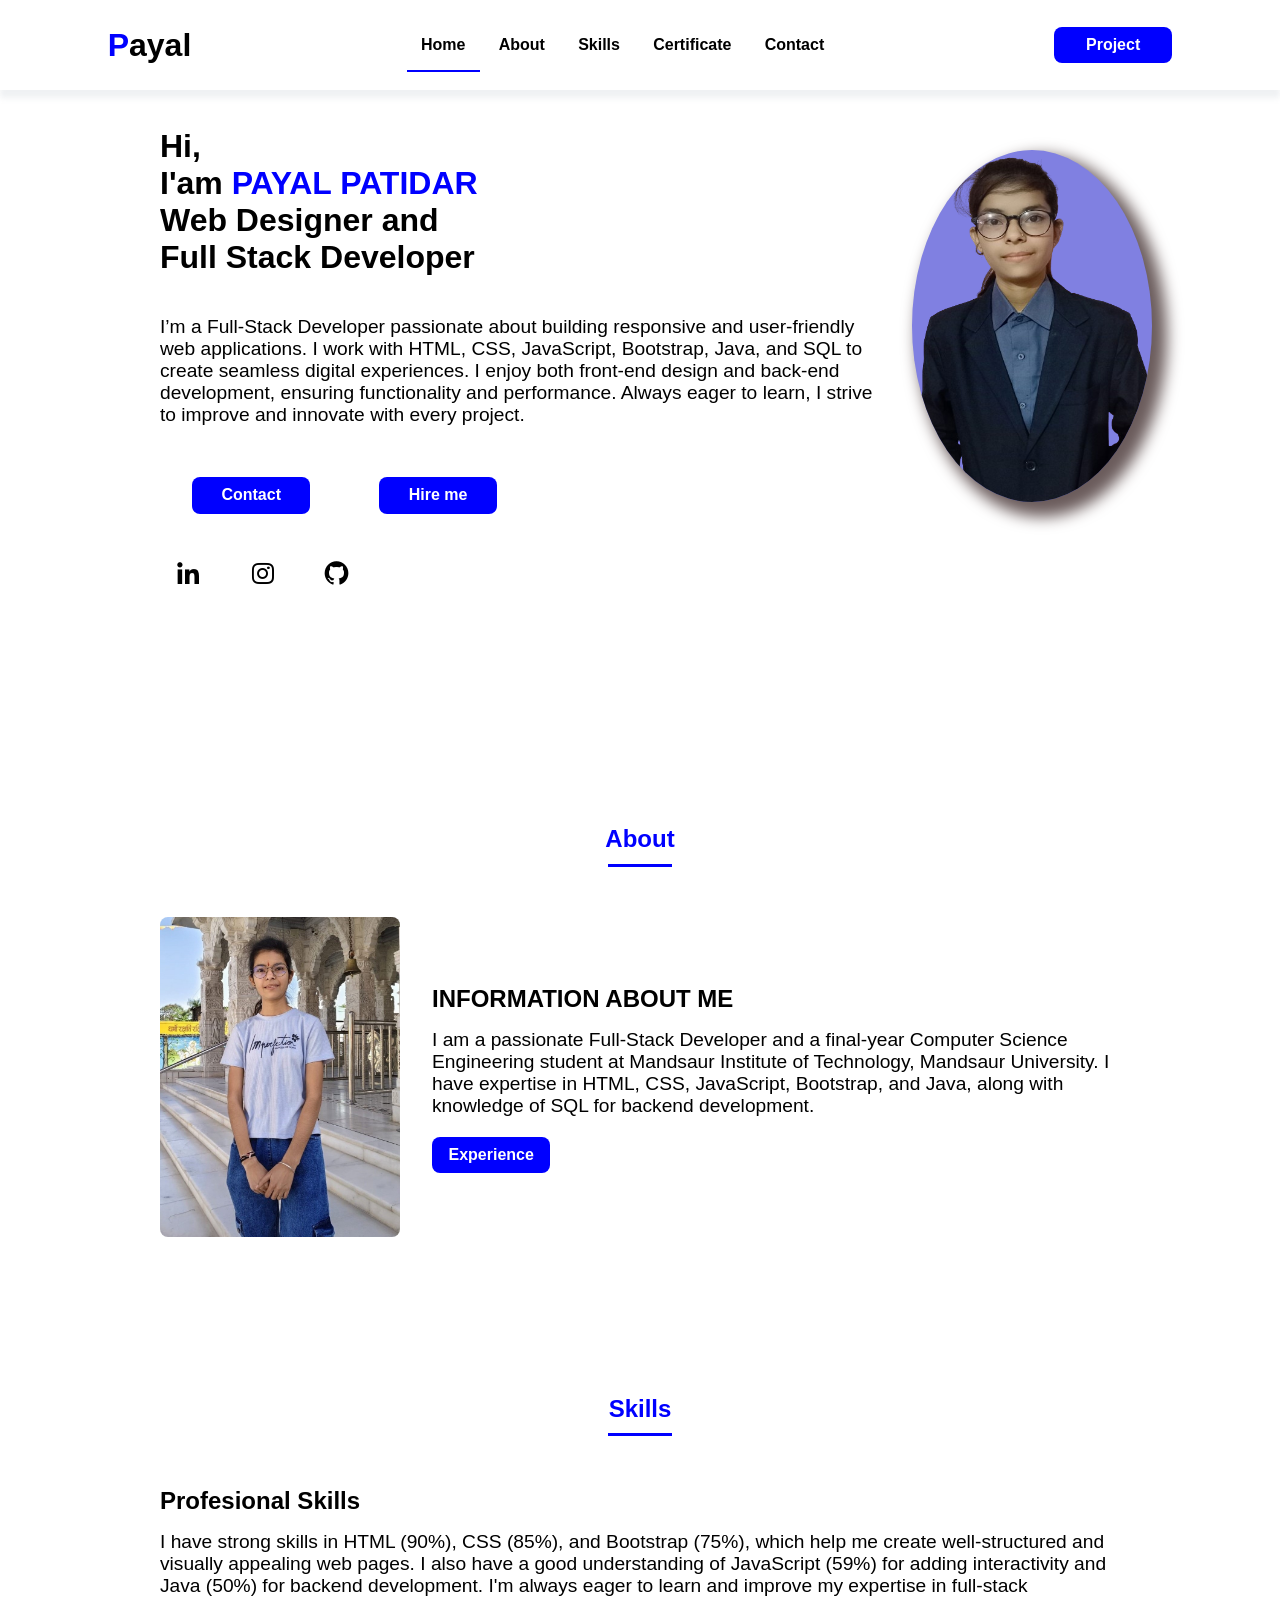
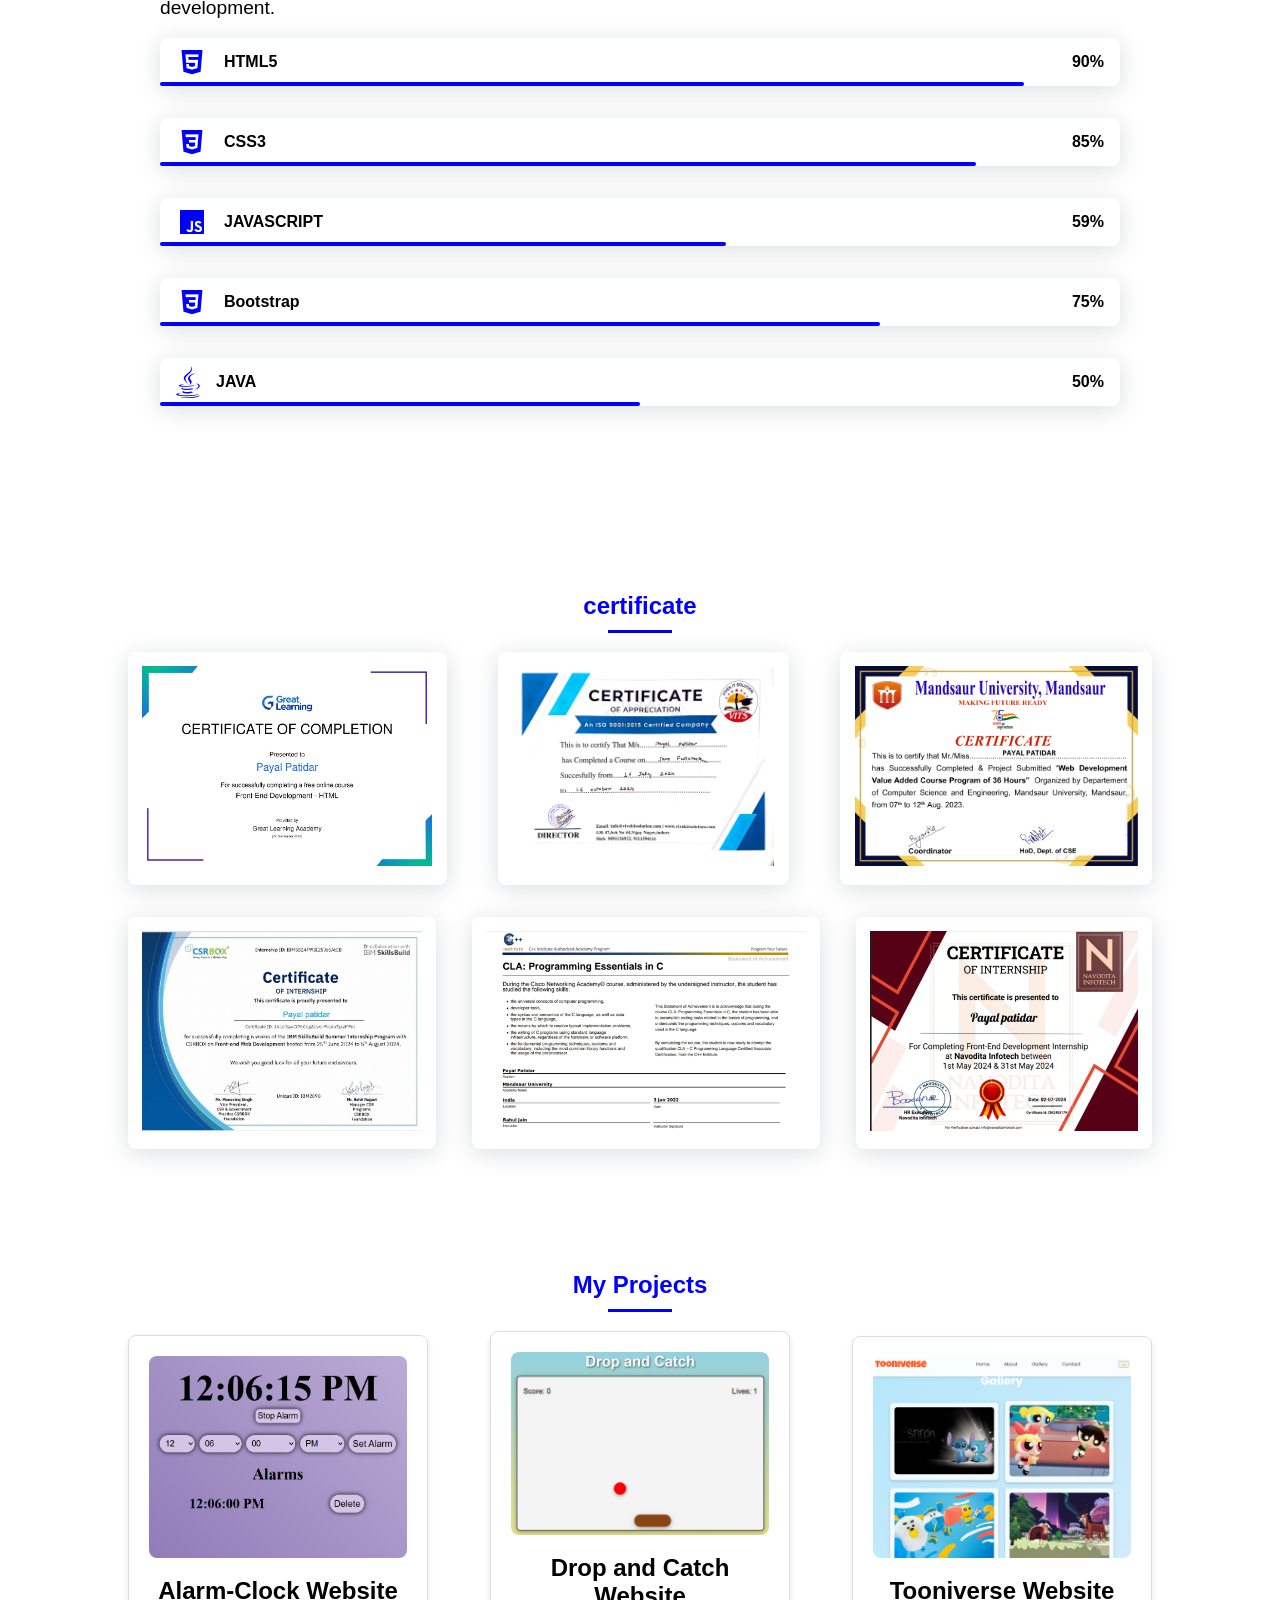
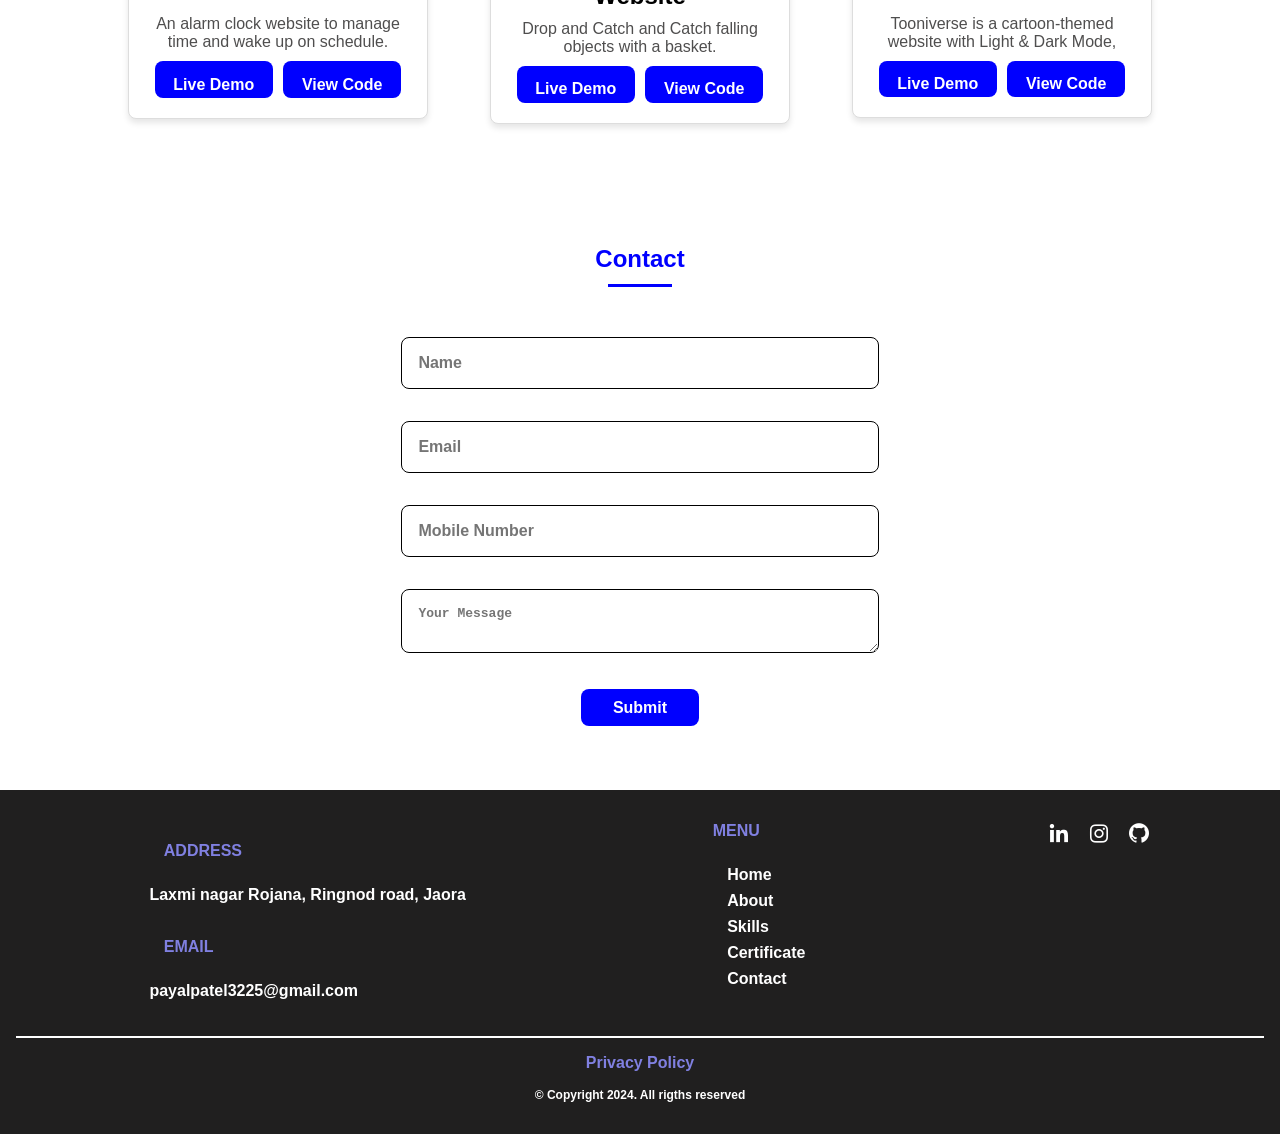
==== commit 7385bfe4: "Update index.html" ====
--- a/index.html
+++ b/index.html
@@ -265,7 +265,7 @@
                 <!-- Project 3: Tooniverse -->
                 <div class="project-card">
                     <div class="project-image">
-                        <img src="tooniverse.png" alt="Quiz Website">
+                        <img src="tooniverse.png" alt="Tooniverse Website">
                     </div>
                     <div class="project-details">
                         <h2>Tooniverse Website</h2>
--- a/style.css
+++ b/style.css
@@ -153,7 +153,7 @@
 
 .home img {
   width: 15rem;
-  height: 19rem;
+  height: 22rem;
   border-radius: 50%;
   background-color: rgb(128, 128, 225);
   margin-top: 1rem;
@@ -272,7 +272,7 @@
 }
 
 .skills__html {
-  width: 95%;
+  width: 90%;
 }
 
 .skills__css {
@@ -280,11 +280,11 @@
 }
 
 .skills__js {
-  width: 65%;
+  width: 59%;
 }
 
 .skills__bts {
-  width: 40%;
+  width: 75%;
 }
 
 .skills__java {
@@ -638,3 +638,70 @@
     margin-bottom: 1rem;
   }
 }
+
+
+
+
+
+/* ------- INTERNSHIP ------- */
+.internship__container {
+  padding: 2rem;
+  display: flex;
+  align-items: center;
+  margin-left: auto;
+  margin-right: auto;
+  max-width: 1024px;
+  gap: 2rem;
+}
+
+.internship__subtitle {
+  margin-bottom: 1rem;
+  text-align: center;
+}
+
+.internship__title {
+  margin-bottom: 1rem;
+  text-align: center;
+  color: rgb(80, 104, 254);
+}
+
+.internship__text {
+  font-size: 1.2rem;
+  margin-bottom: 1.2rem;
+}
+
+.internship__details {
+  margin-top: 1rem;
+}
+
+.internship__details ul {
+  list-style-type: none;
+  padding: 0;
+}
+
+.internship__details li {
+  font-size: 1.1rem;
+  margin-bottom: 0.8rem;
+}
+
+.internship__details li strong {
+  font-weight: bold;
+}
+
+.internship button {
+  border: none;
+  background-color: blue;
+  border-radius: 0.5rem;
+  height: 2.3rem;
+  width: 9.3rem;
+}
+
+.internship button:hover {
+  background-color: rgb(80, 104, 254);
+  box-shadow: 0px 5px 3px rgba(0, 0, 0, 0.15);
+}
+
+.internship button a {
+  color: white;
+  border-radius: 2rem;
+}
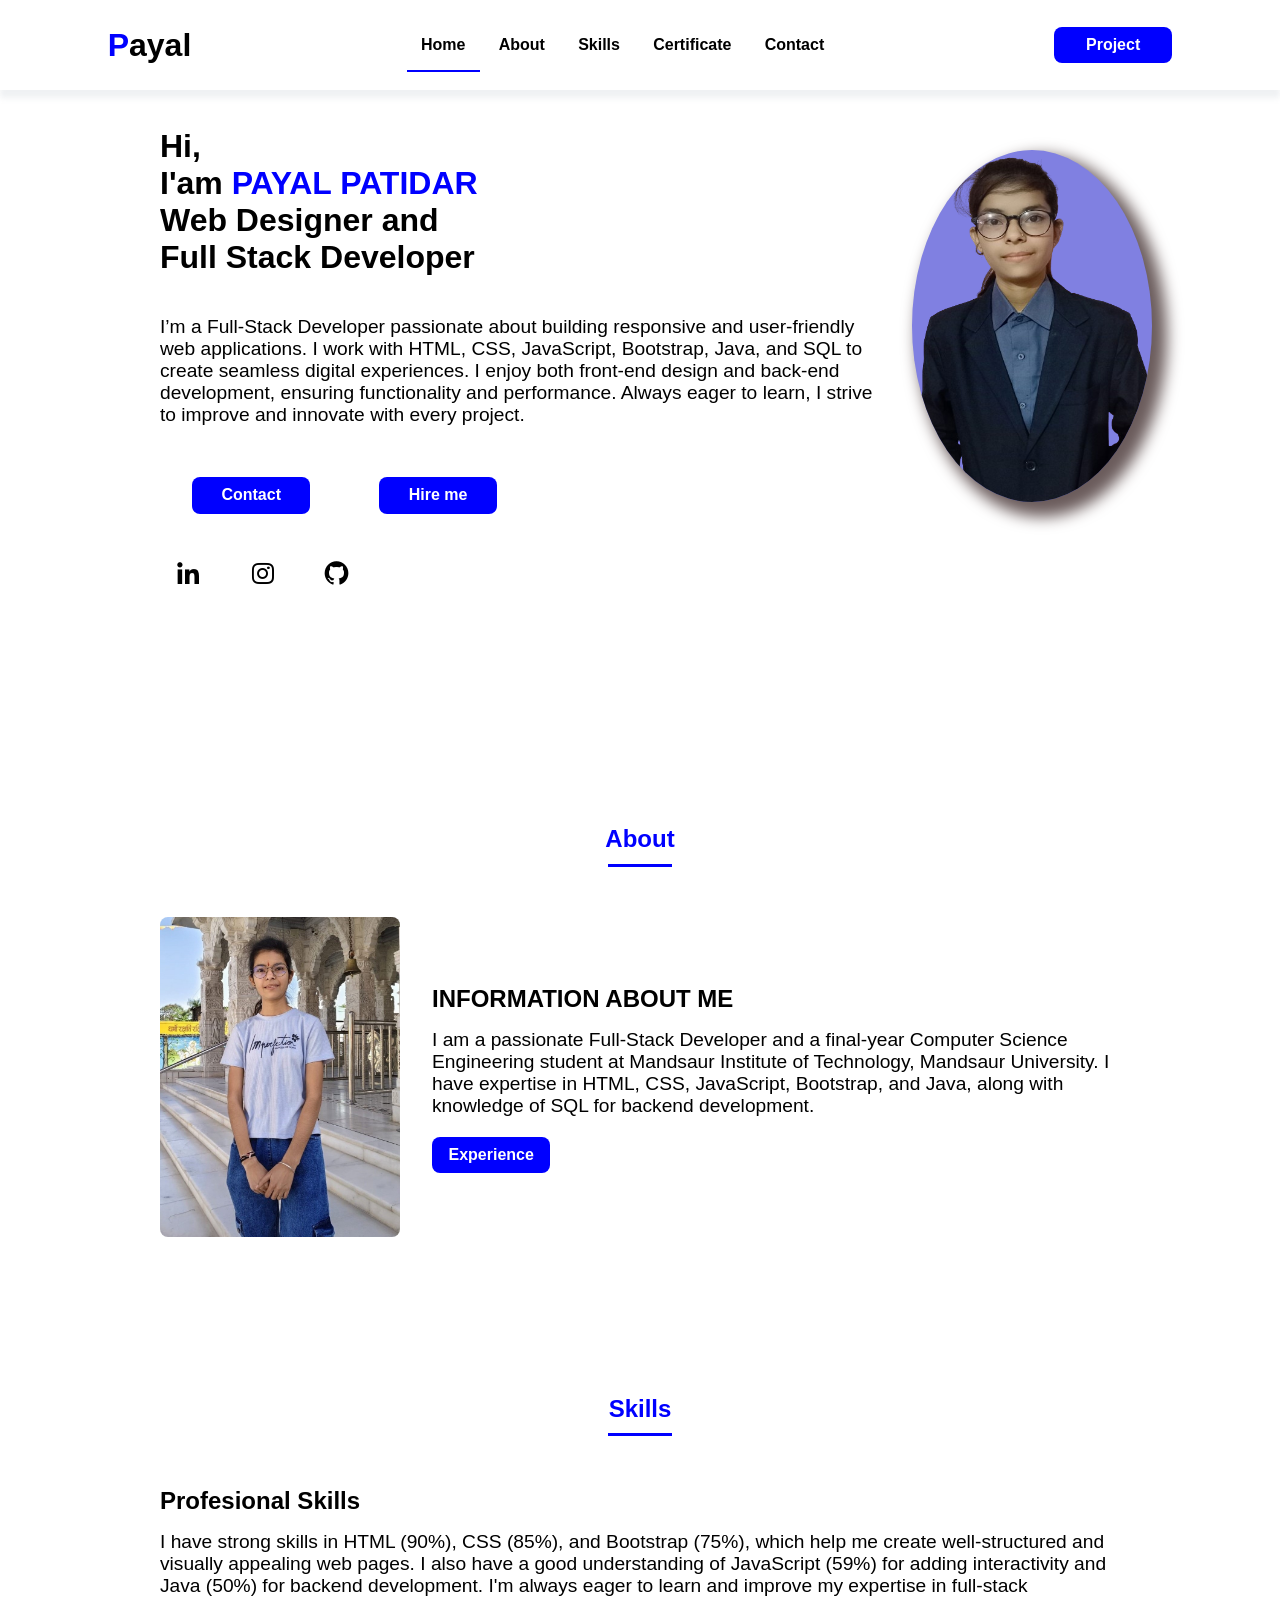
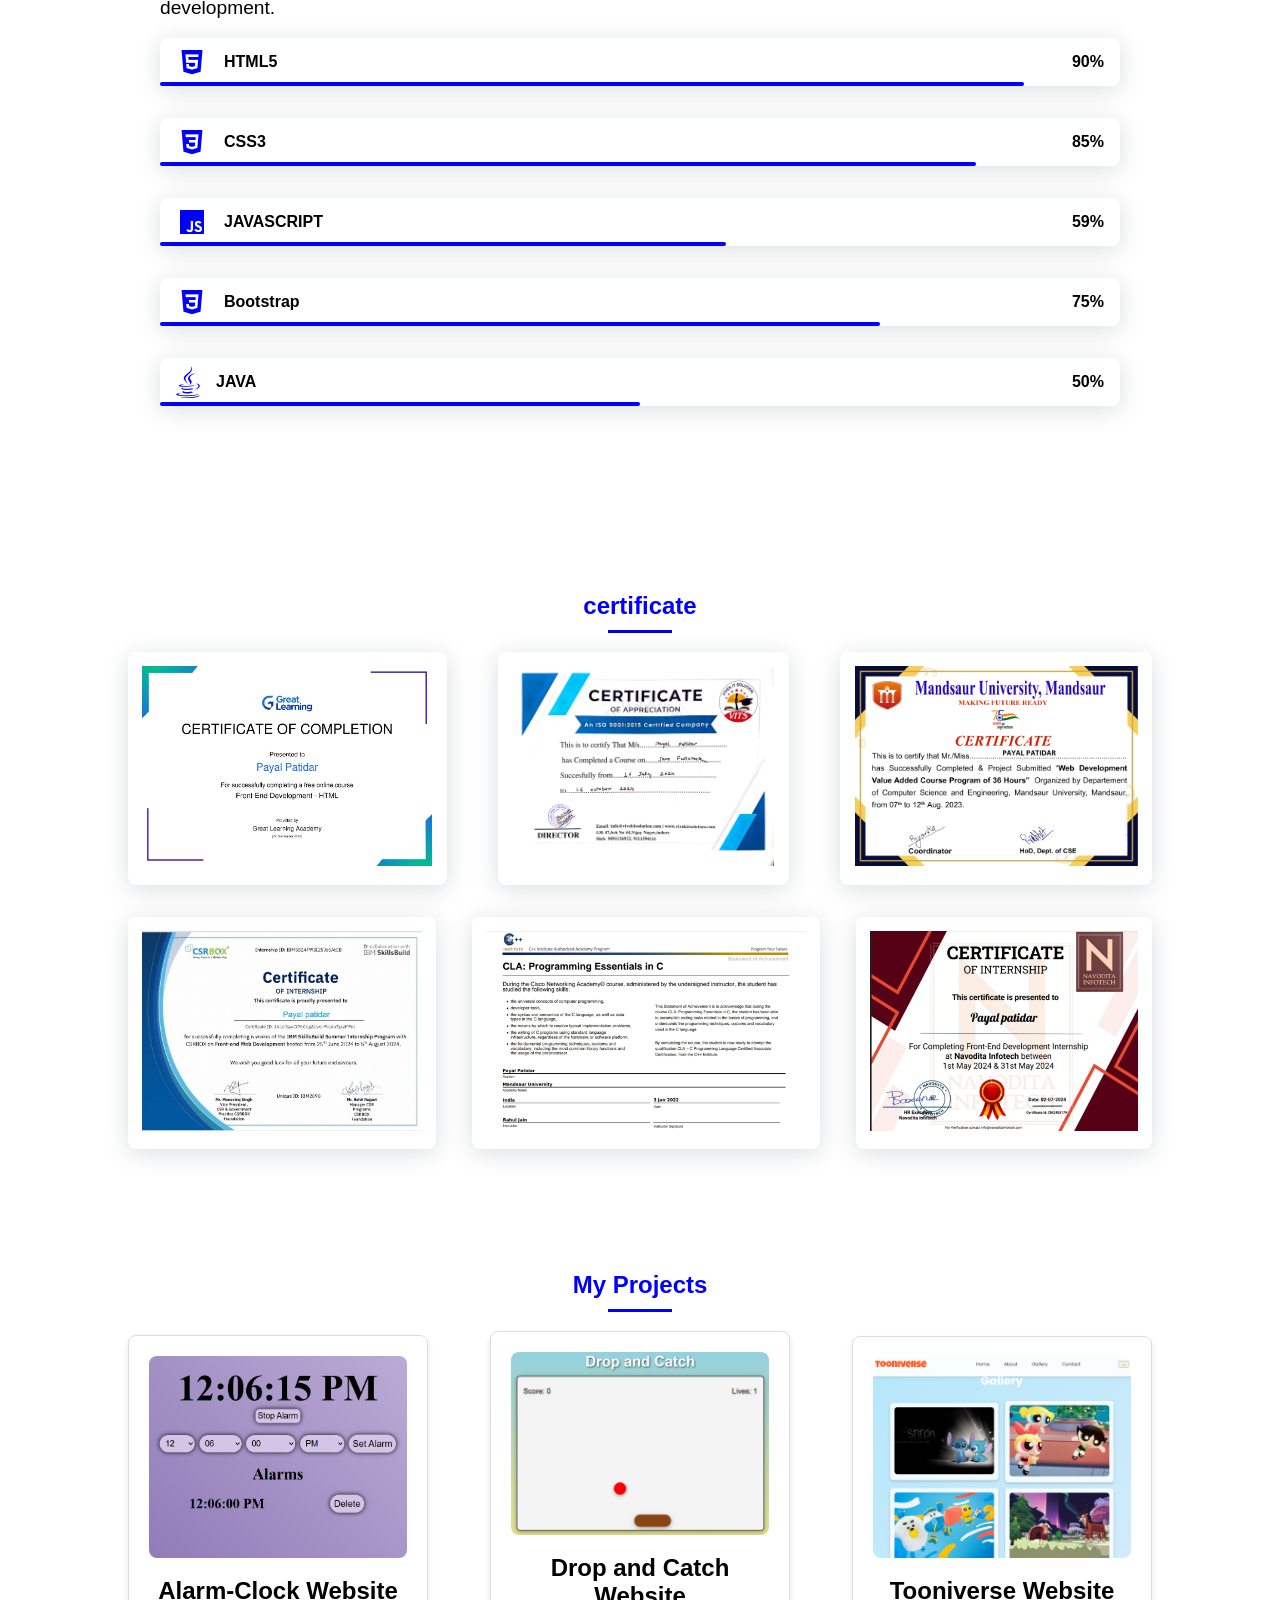
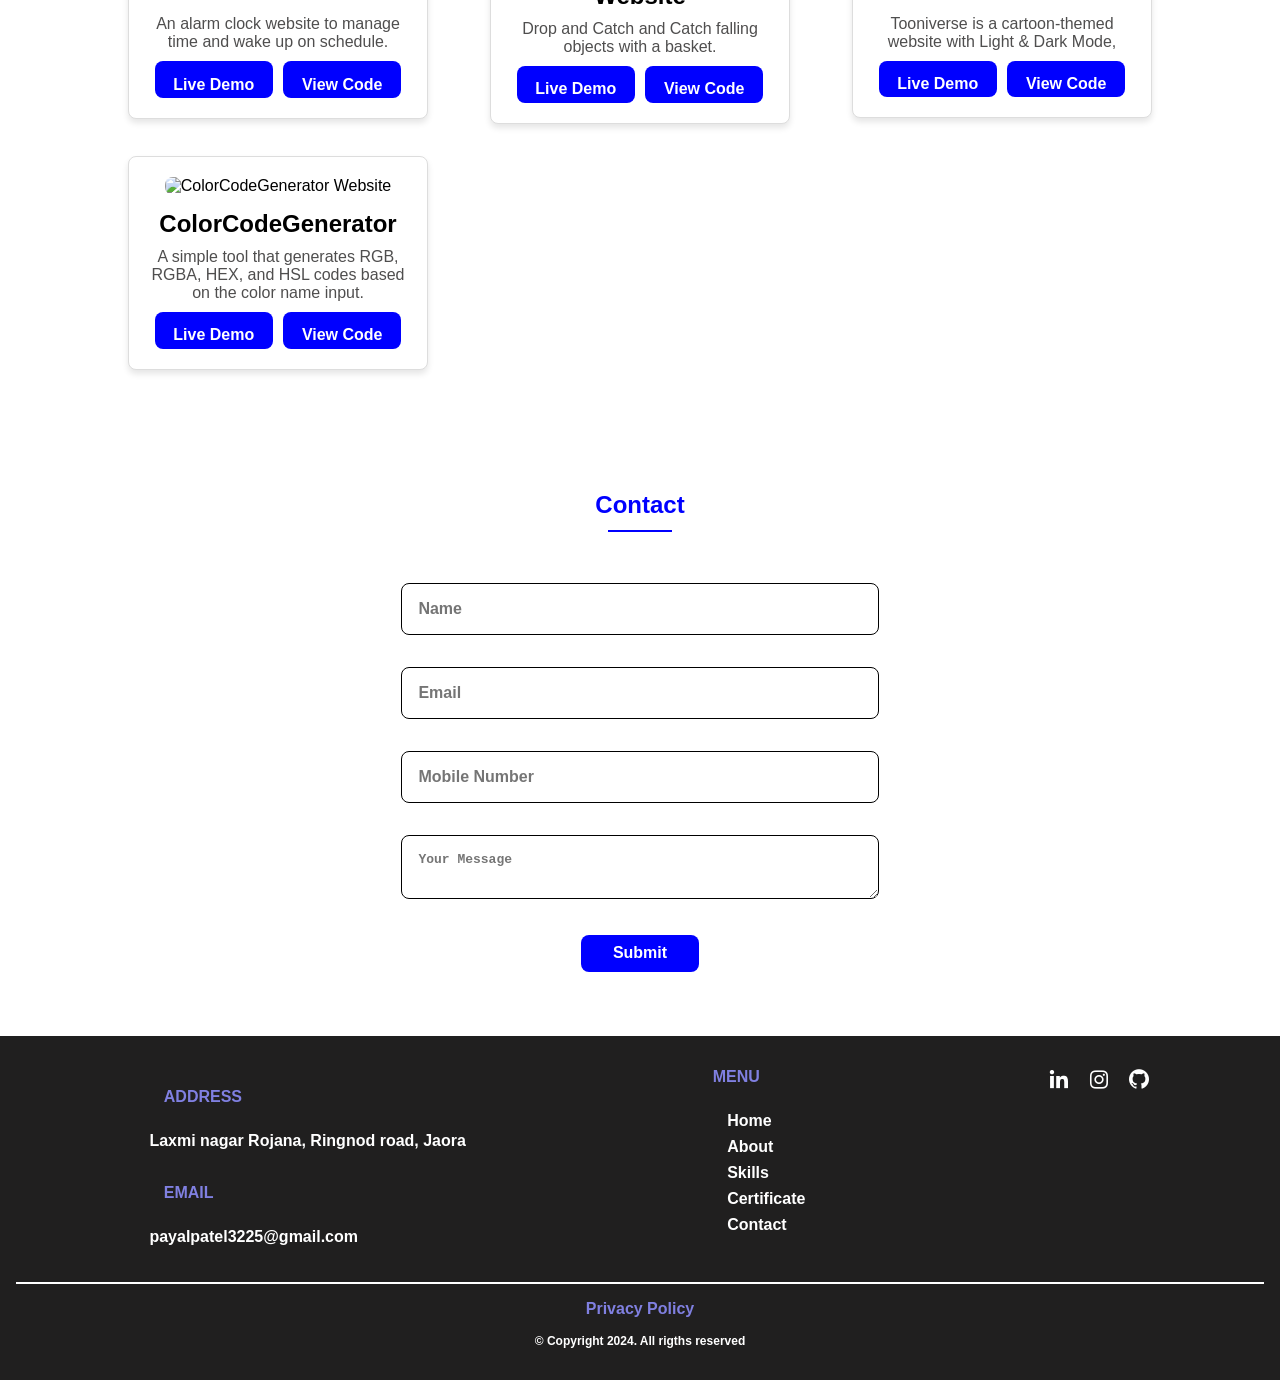
==== commit b45cd04f: "Update index.html" ====
--- a/index.html
+++ b/index.html
@@ -279,6 +279,24 @@
                         </div>
                     </div>
                 </div>
+
+                <!-- Project 4: ColorCodeGenerator -->
+            <div class="project-card">
+                <div class="project-image">
+                    <img src="ColorCode.png" alt="ColorCodeGenerator Website">
+                </div>
+                <div class="project-details">
+                    <h2>ColorCodeGenerator</h2>
+                    <p>A simple tool that generates RGB, RGBA, HEX, and HSL codes based on the color name input.
+                    </p>
+                    <div class="project-btn">
+                        <a href="https://payalpatel3225.github.io/ColorCodeGenerator/" target="_blank" class="btn">Live
+                            Demo</a>
+                        <a href="https://github.com/payalpatel3225/ColorCodeGenerator" target="_blank" class="btn">View
+                            Code</a>
+                    </div>
+                </div>
+            </div>
 
             </div>
         </section>
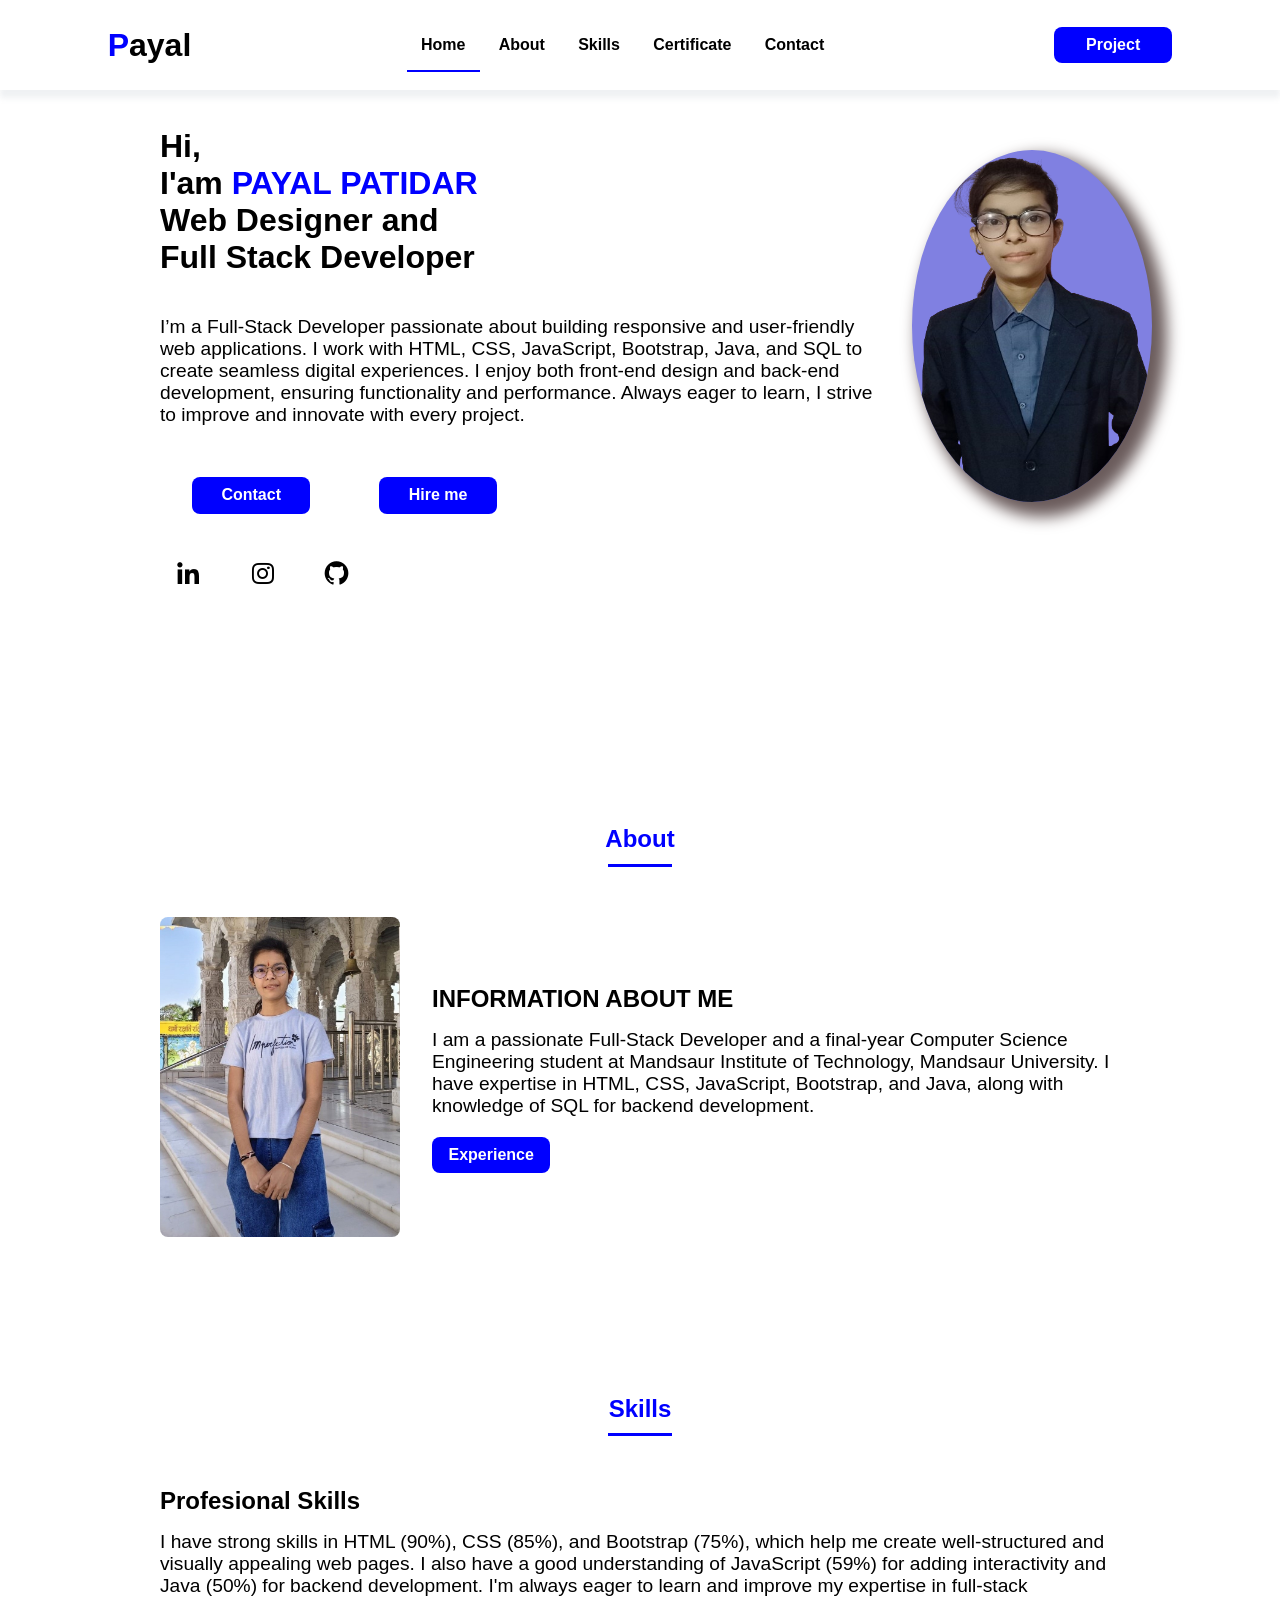
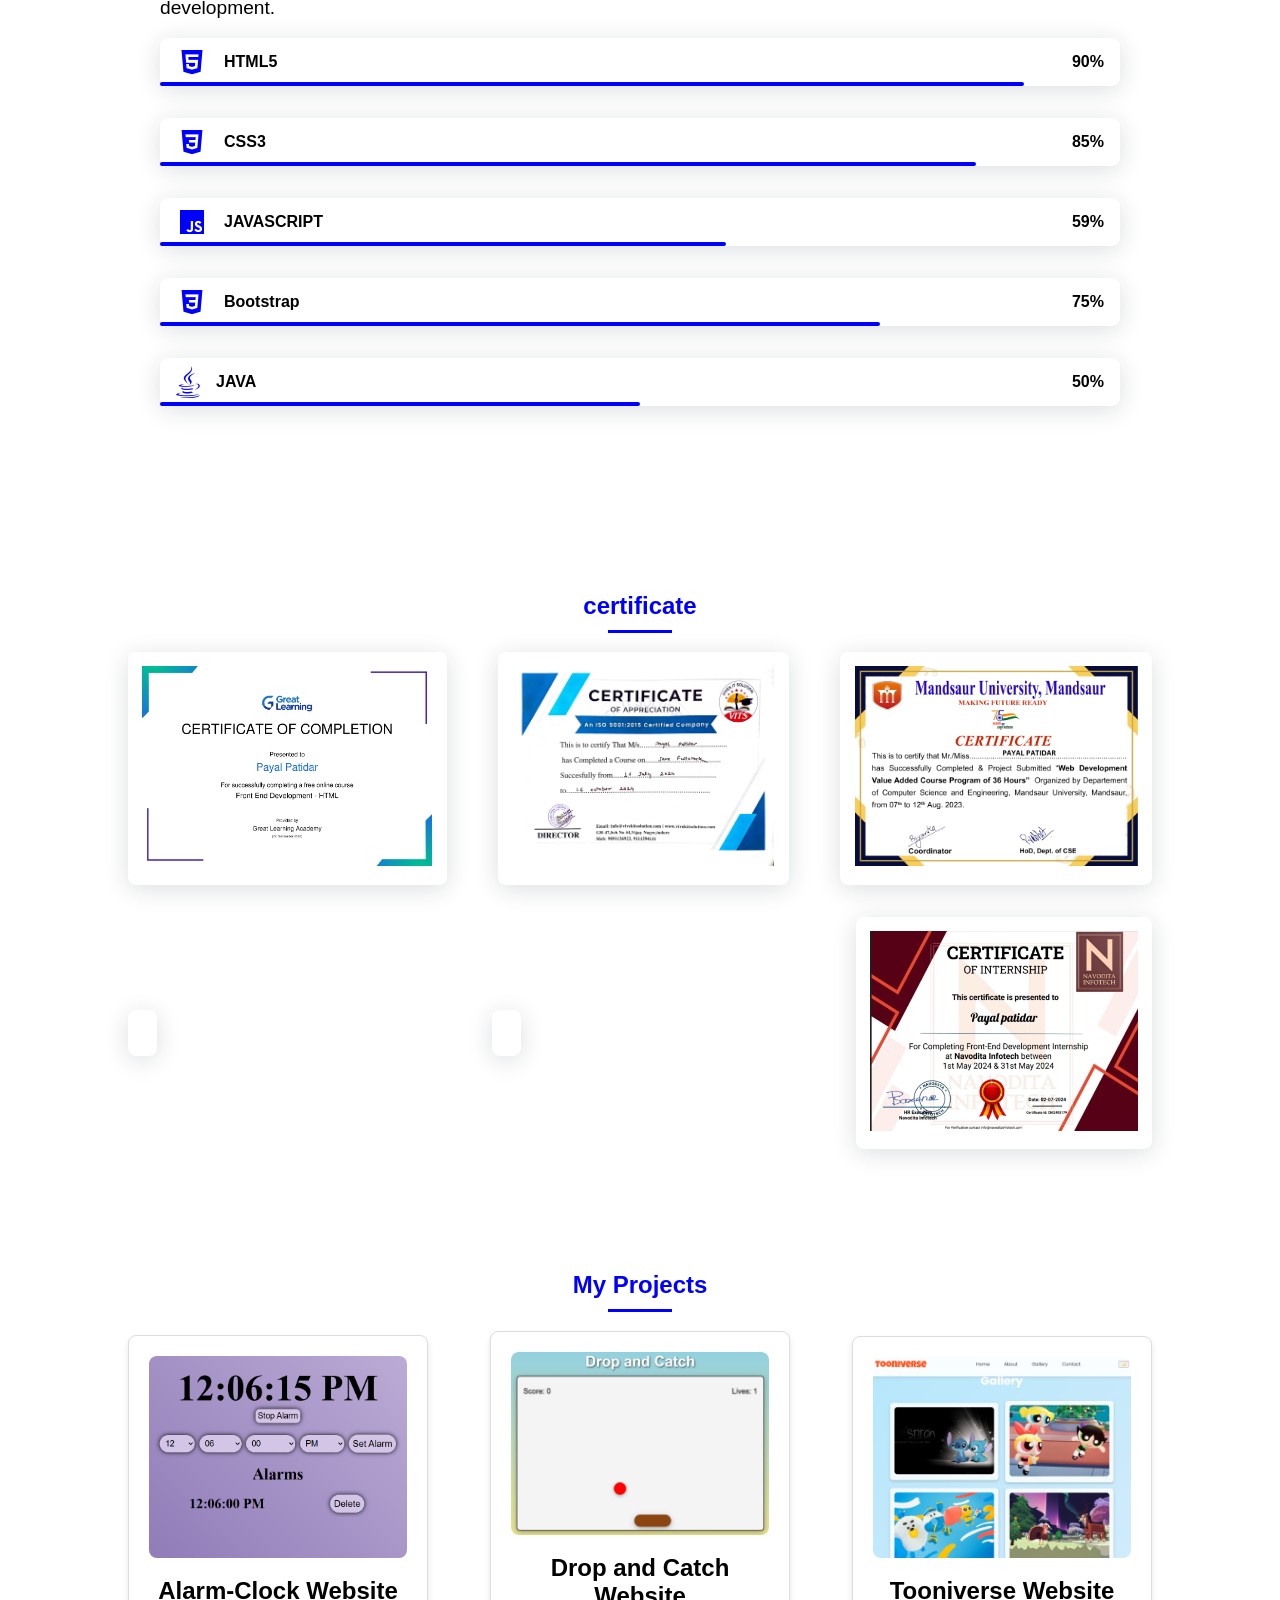
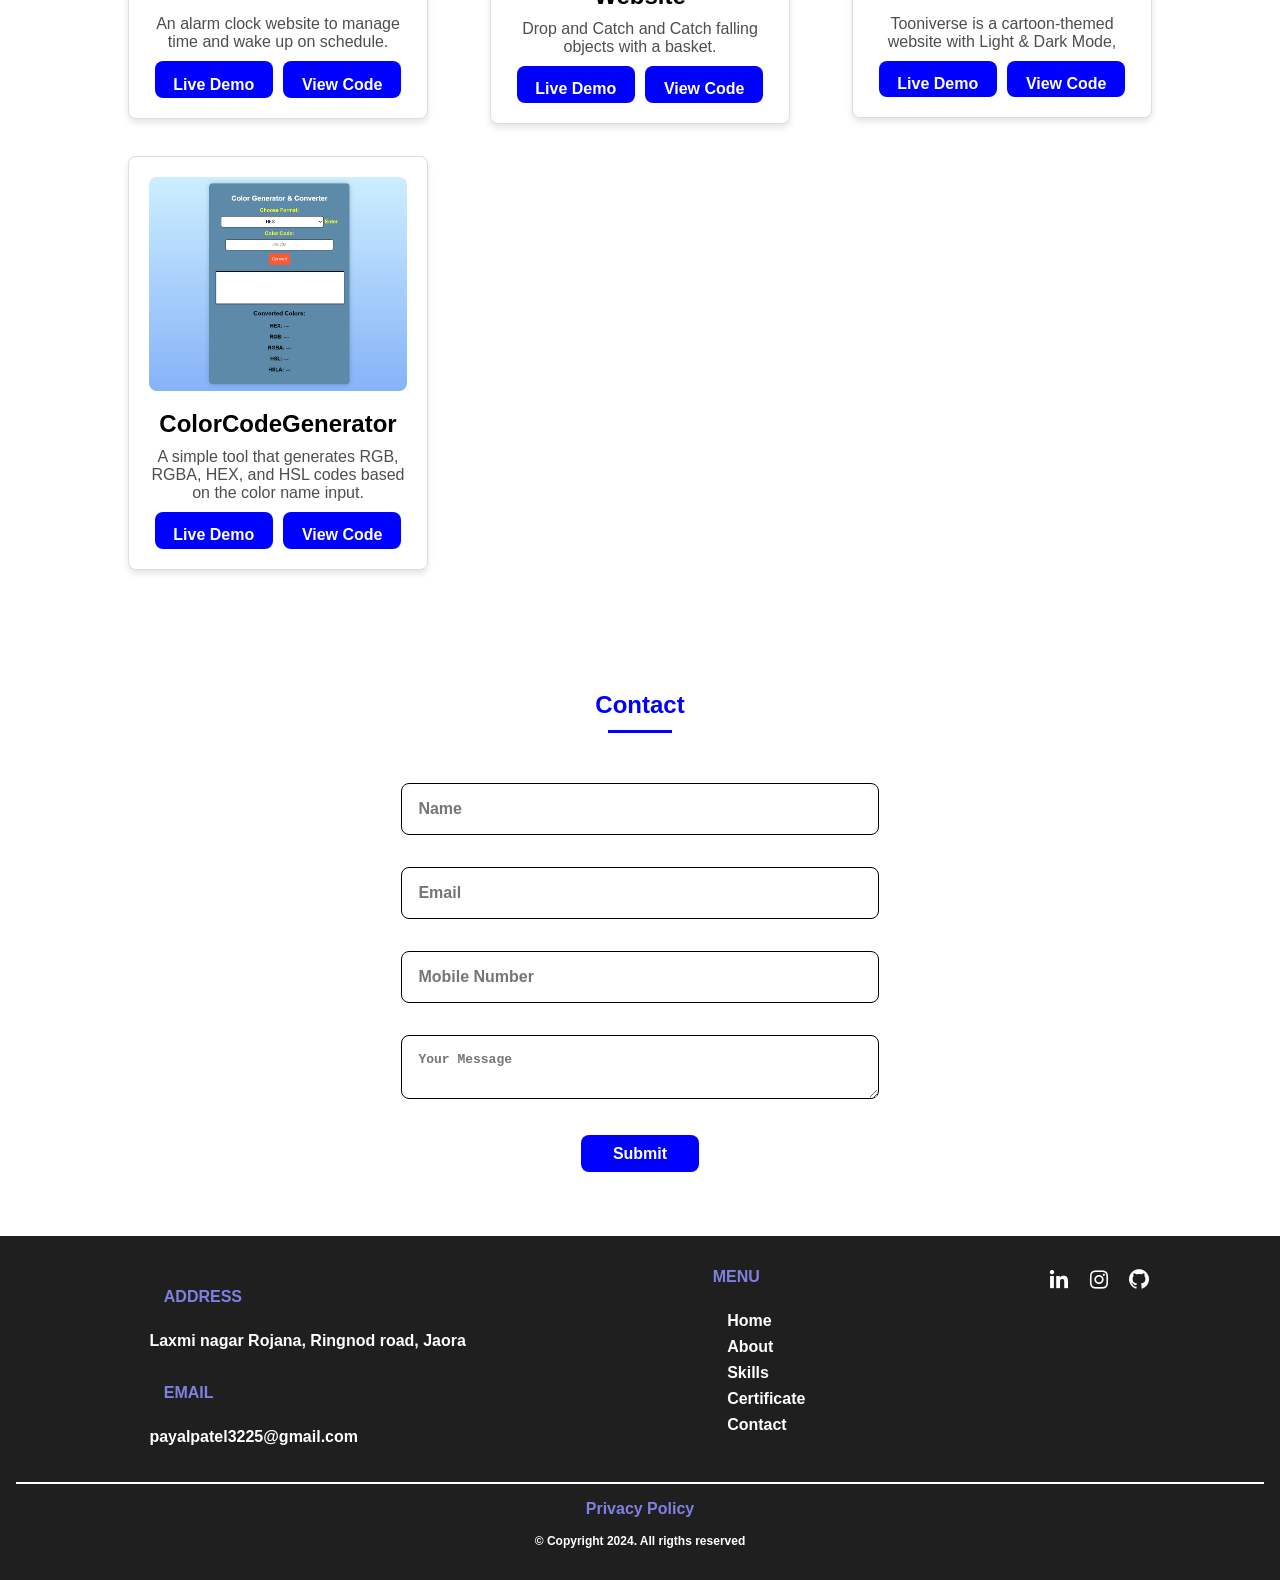
==== commit 24d4210e: "Update index.html" ====
--- a/index.html
+++ b/index.html
@@ -211,10 +211,10 @@
                     <img src="Web Development.jpeg" alt="">
                 </a>
                 <a href="" class="certificate__img">
-                    <img src="Front End Intrn.jpeg" alt="">
-                </a>
-                <a href="" class="certificate__img">
-                    <img src="C++.jpg" alt="">
+                    <img src="front end development CSS.png" alt="">
+                </a>
+                <a href="" class="certificate__img">
+                    <img src="JavaScript.png" alt="">
                 </a>
                 <a href="" class="certificate__img">
                     <img src="Front-End Development.jpg" alt="">
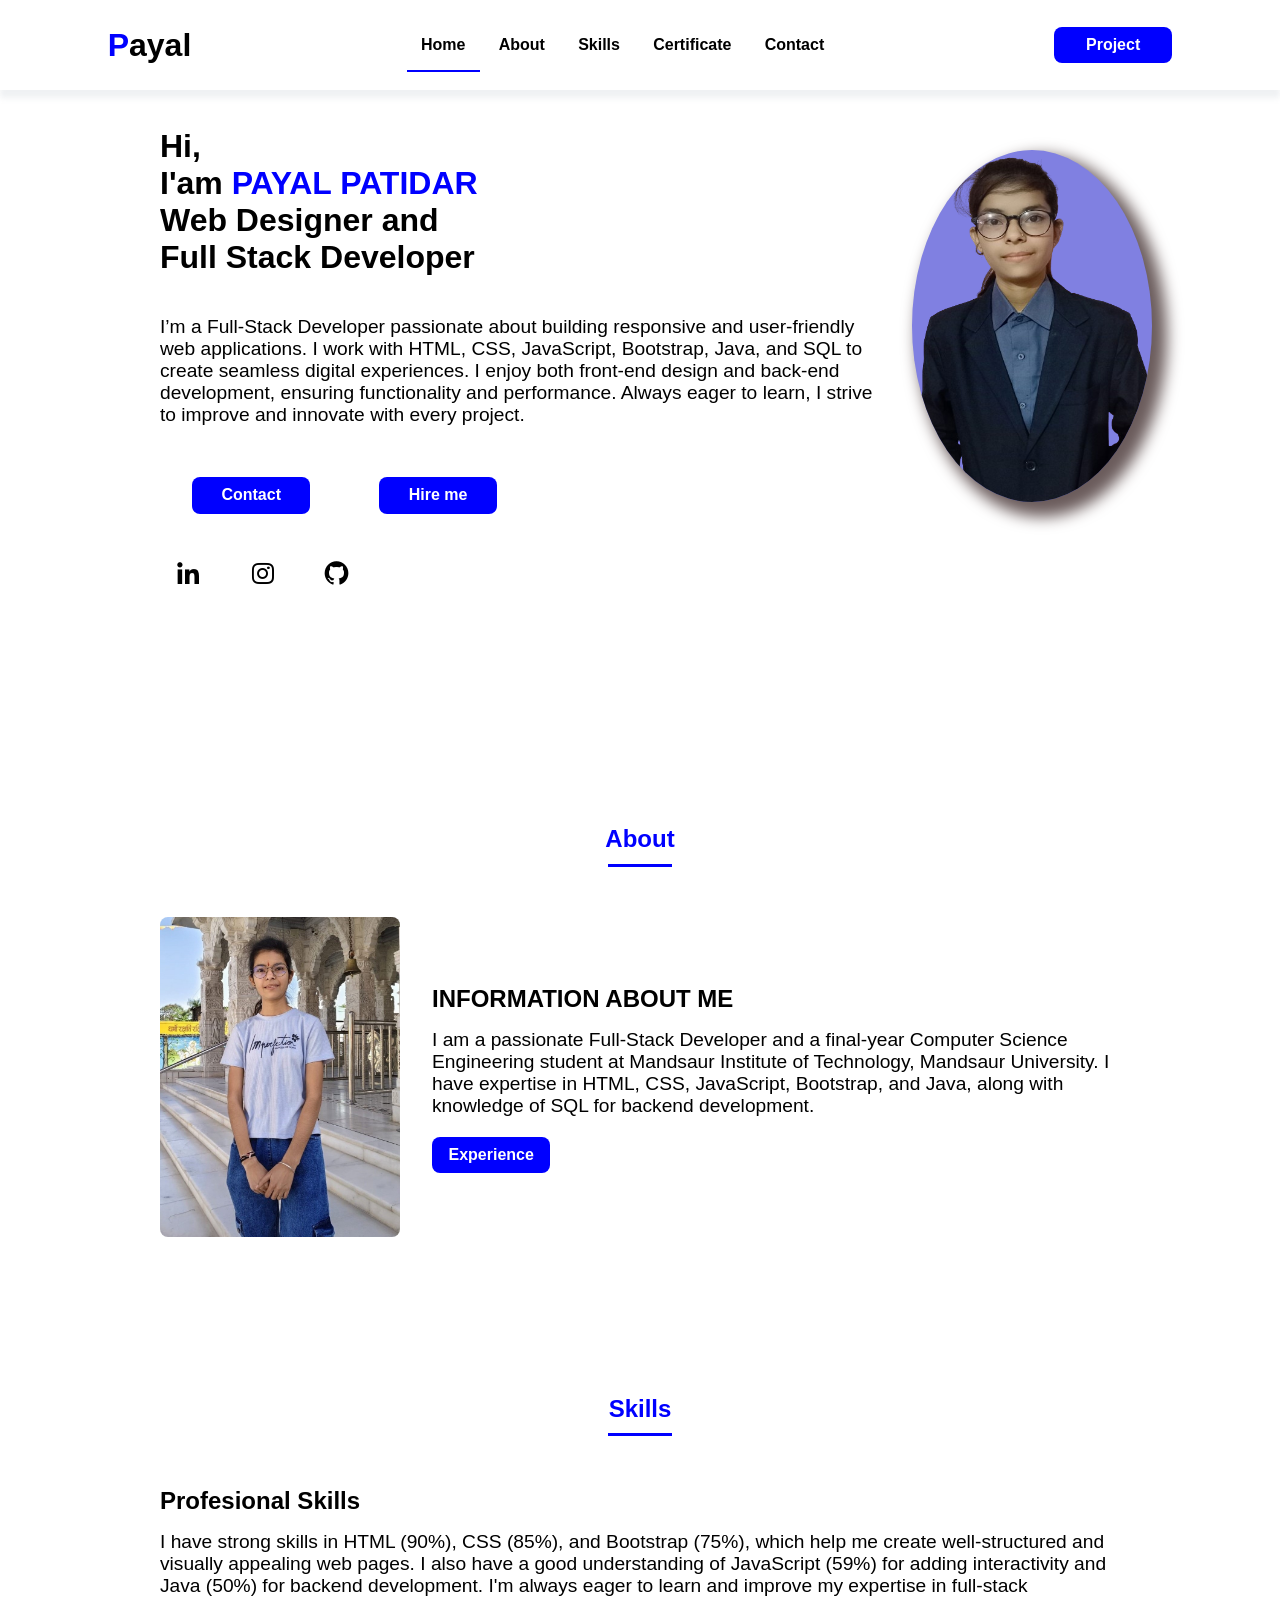
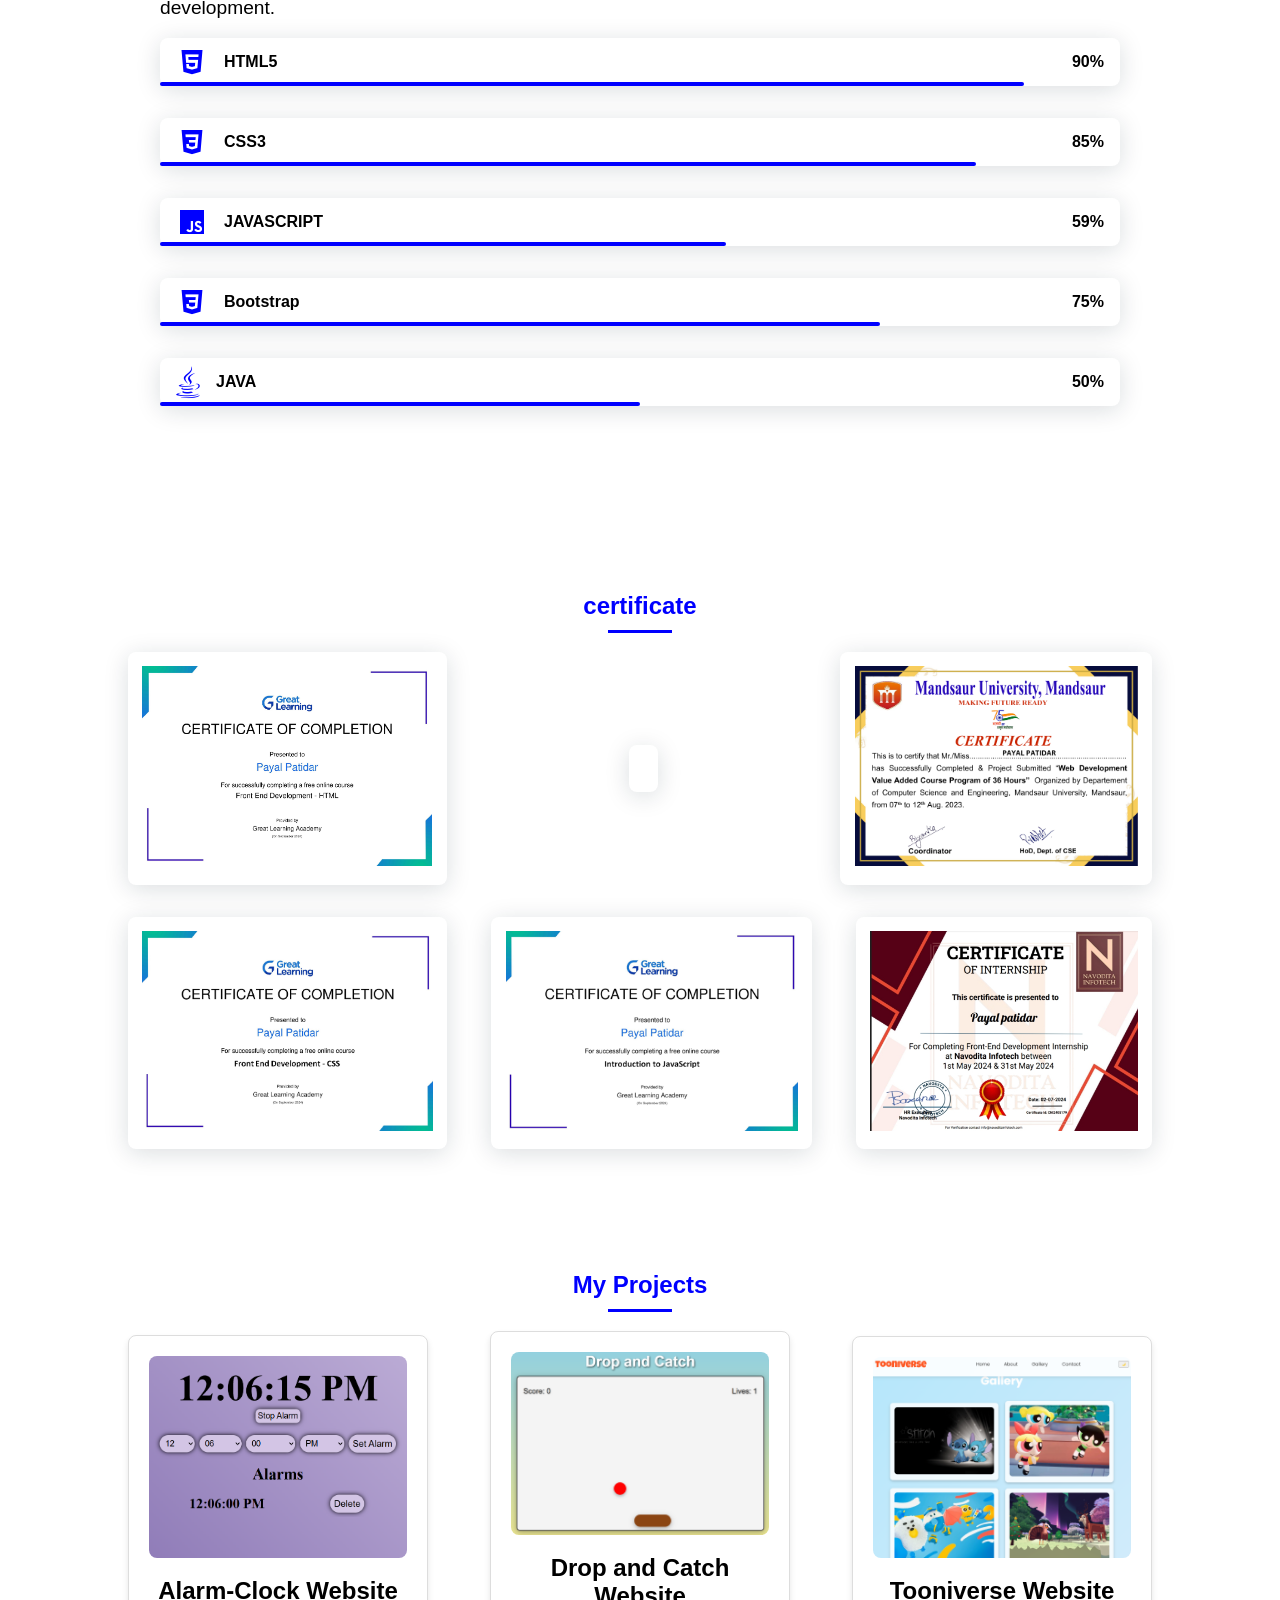
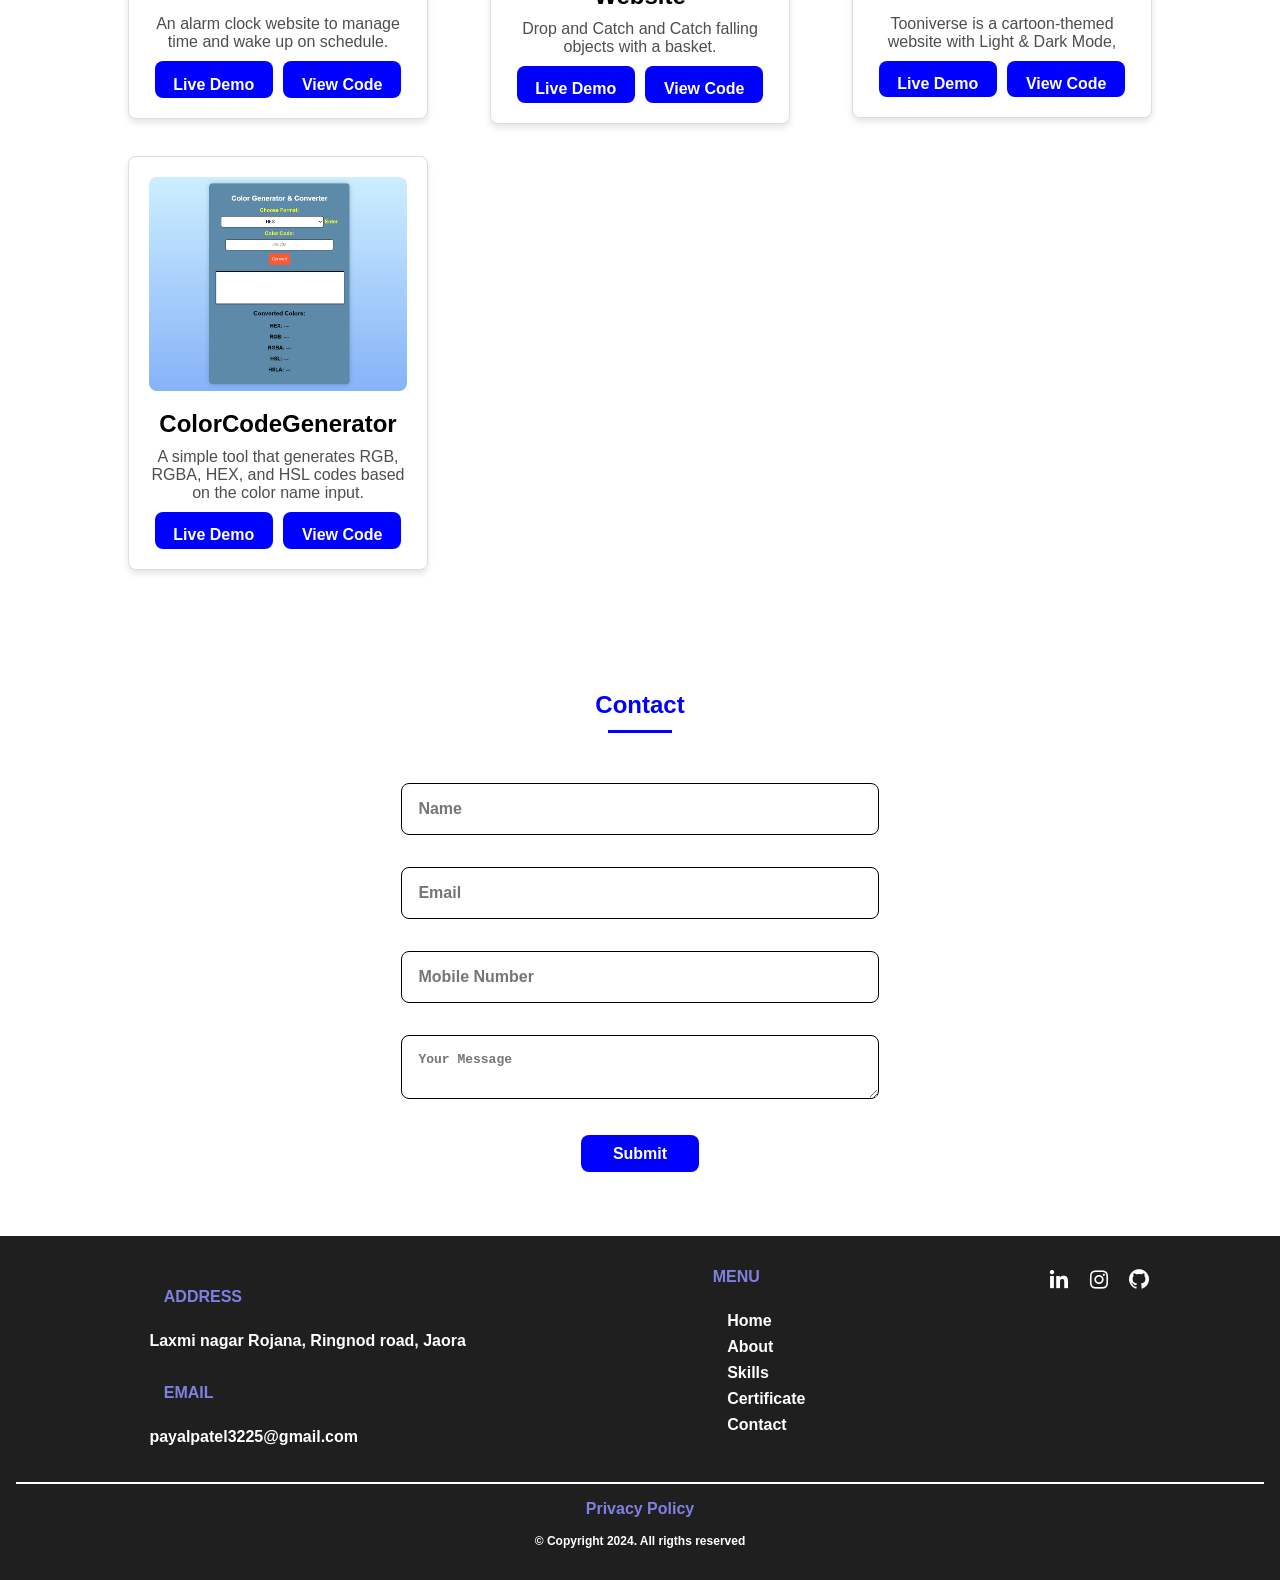
==== commit 33686063: "Update index.html" ====
--- a/index.html
+++ b/index.html
@@ -205,7 +205,7 @@
                     <img src="Front End HTML.png" alt="">
                 </a>
                 <a href="" class="certificate__img">
-                    <img src="Java Full Stack .jpg" alt="">
+                    <img src="Front End Intrn.jpeg" alt="">
                 </a>
                 <a href="" class="certificate__img">
                     <img src="Web Development.jpeg" alt="">
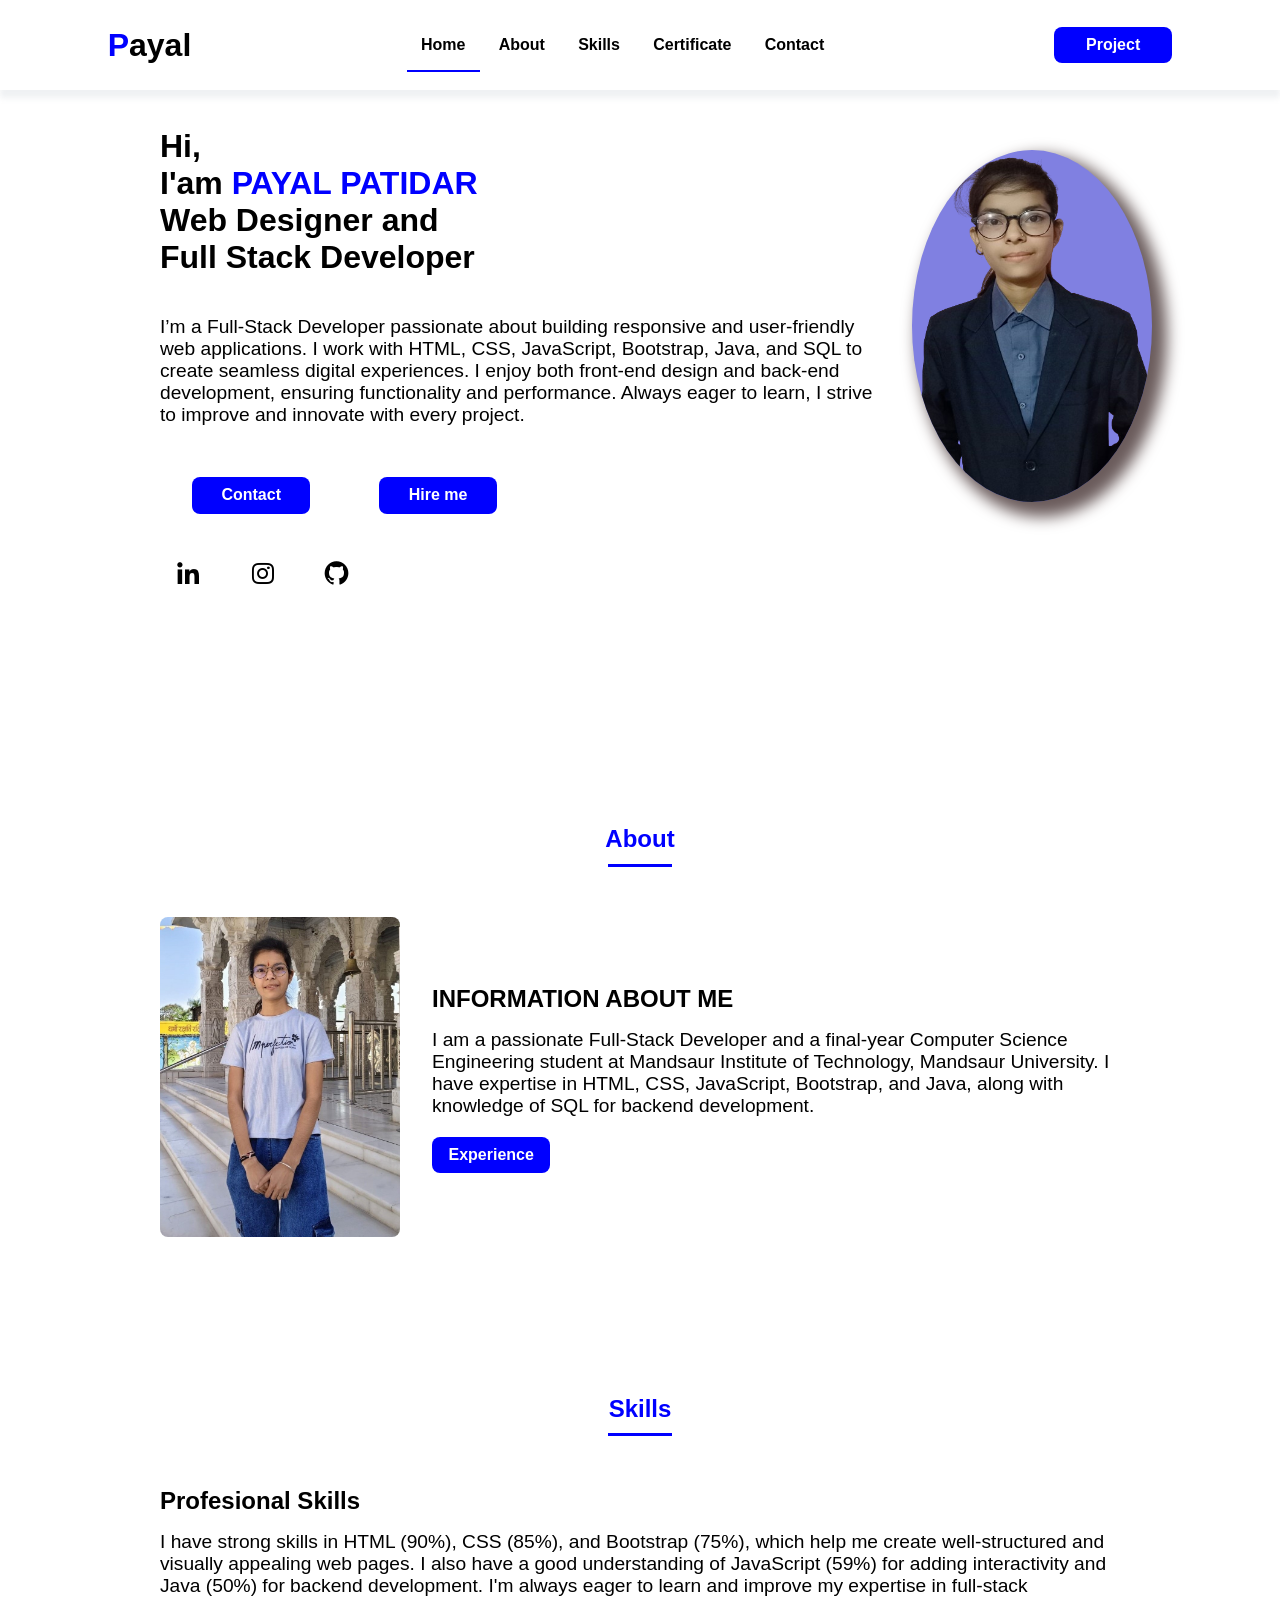
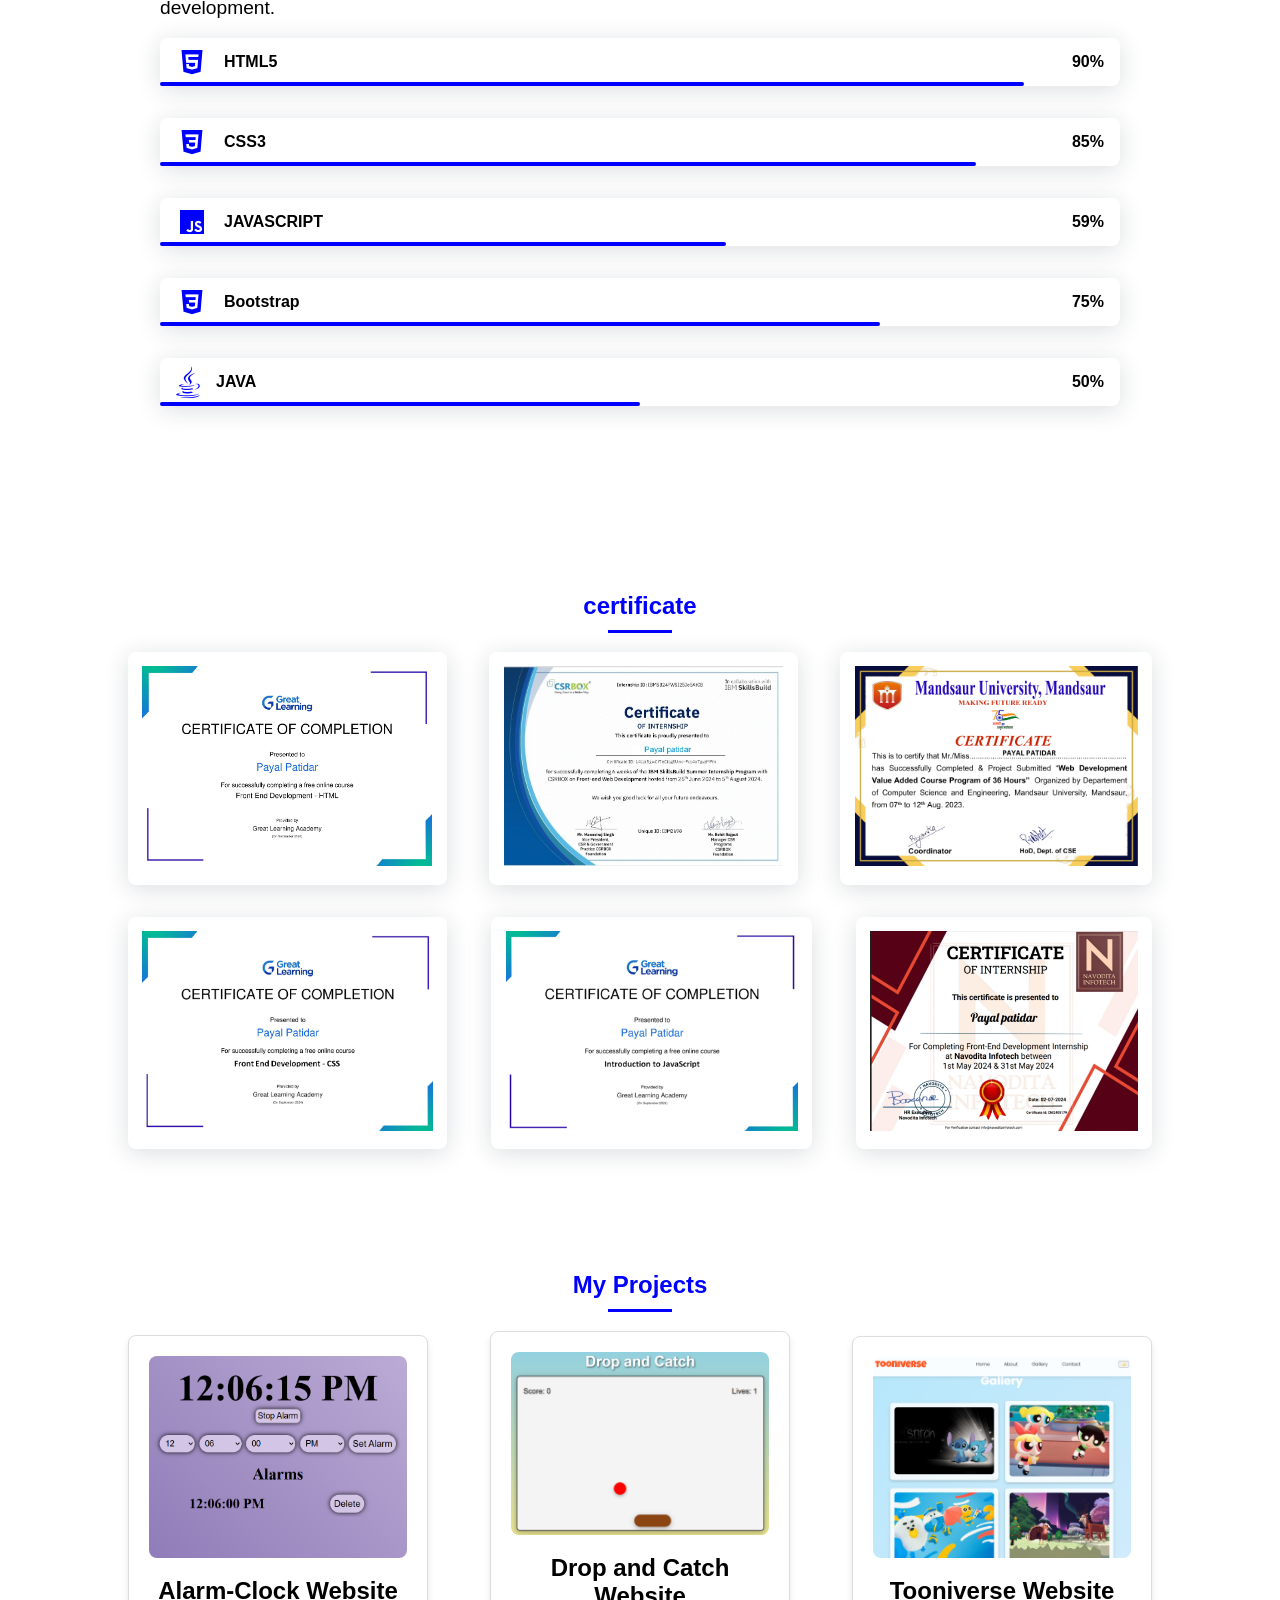
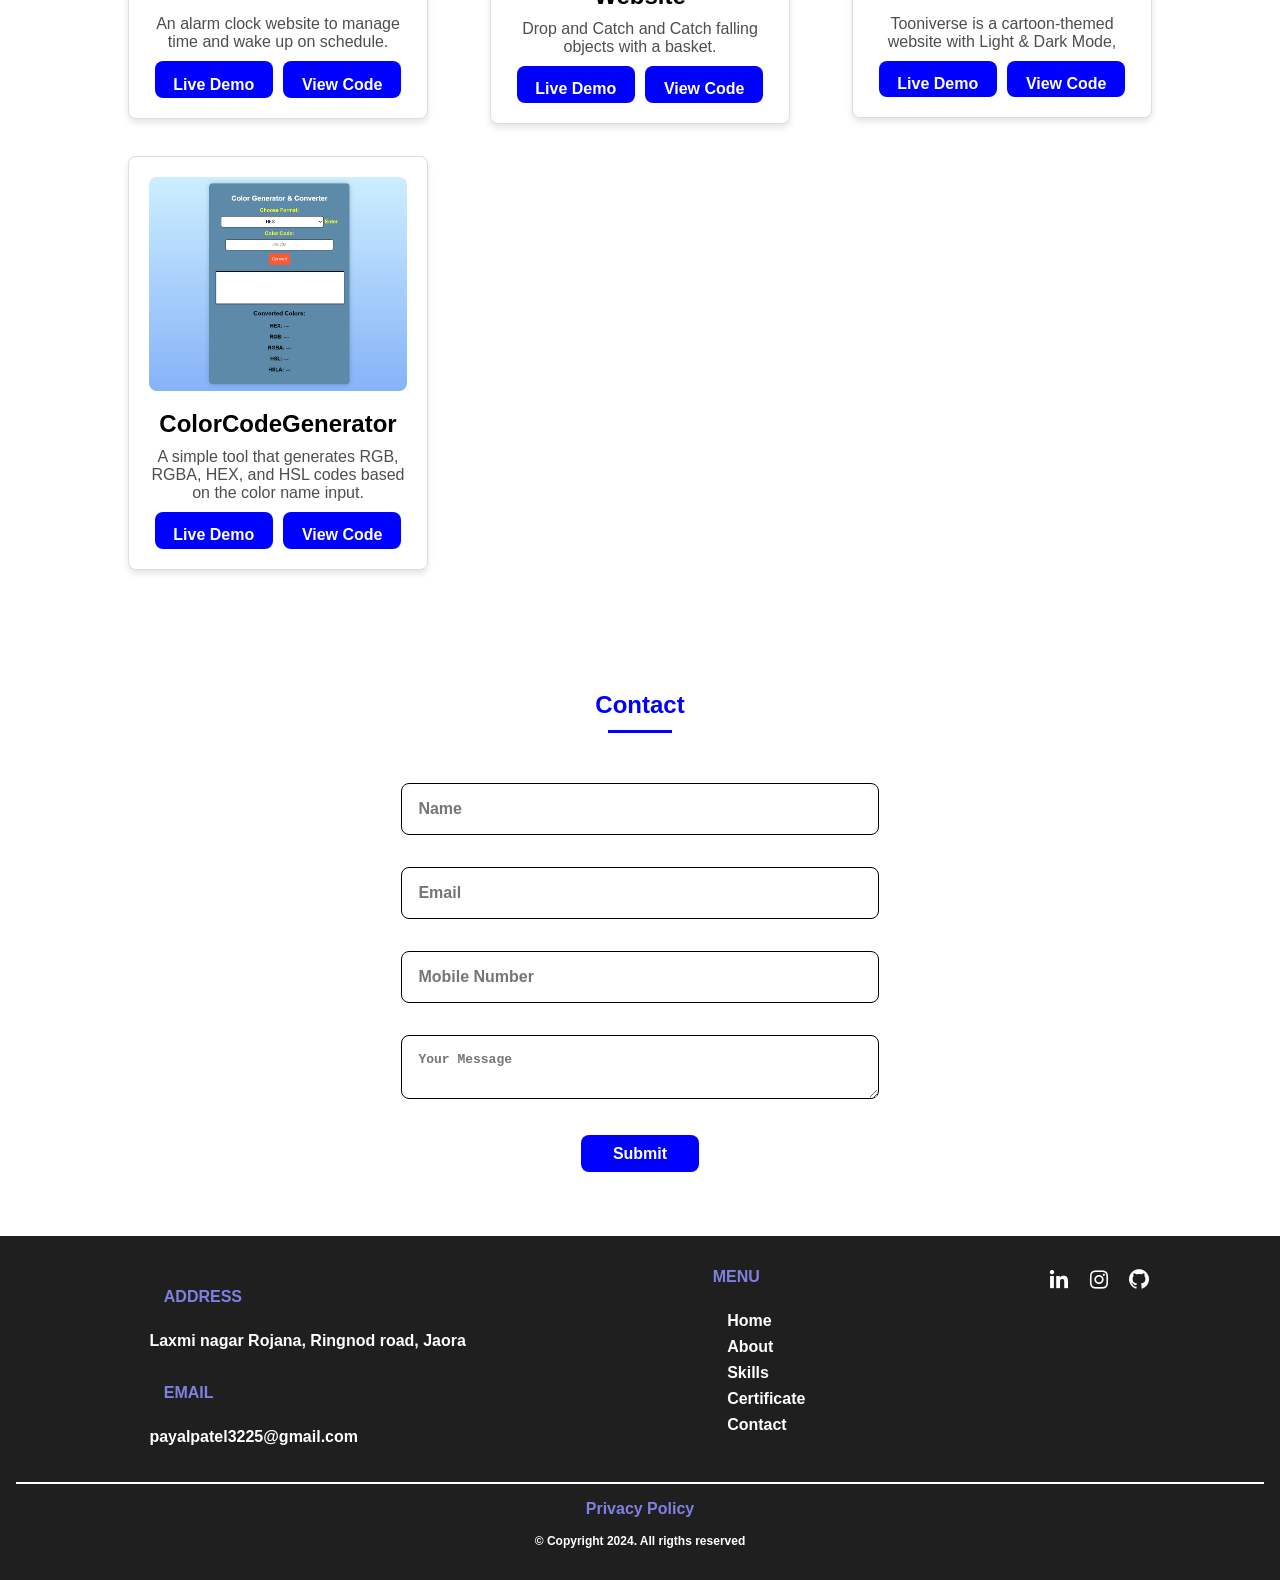
==== commit 693db1f7: "Update index.html" ====
--- a/index.html
+++ b/index.html
@@ -63,7 +63,7 @@
                 </button>
 
                 <button>
-                    <a href="https://drive.google.com/file/d/1dbe5fwX7LgwOlQ8ruX7uaUgFubfY7UPs/view?usp=drivesdk"
+                    <a href="https://drive.google.com/file/d/1ASPM_-jzM48w0MLSAl3GnIX4pi7dxMZk/view?usp=drivesdk"
                         class="button">Hire me</a>
                 </button>
 
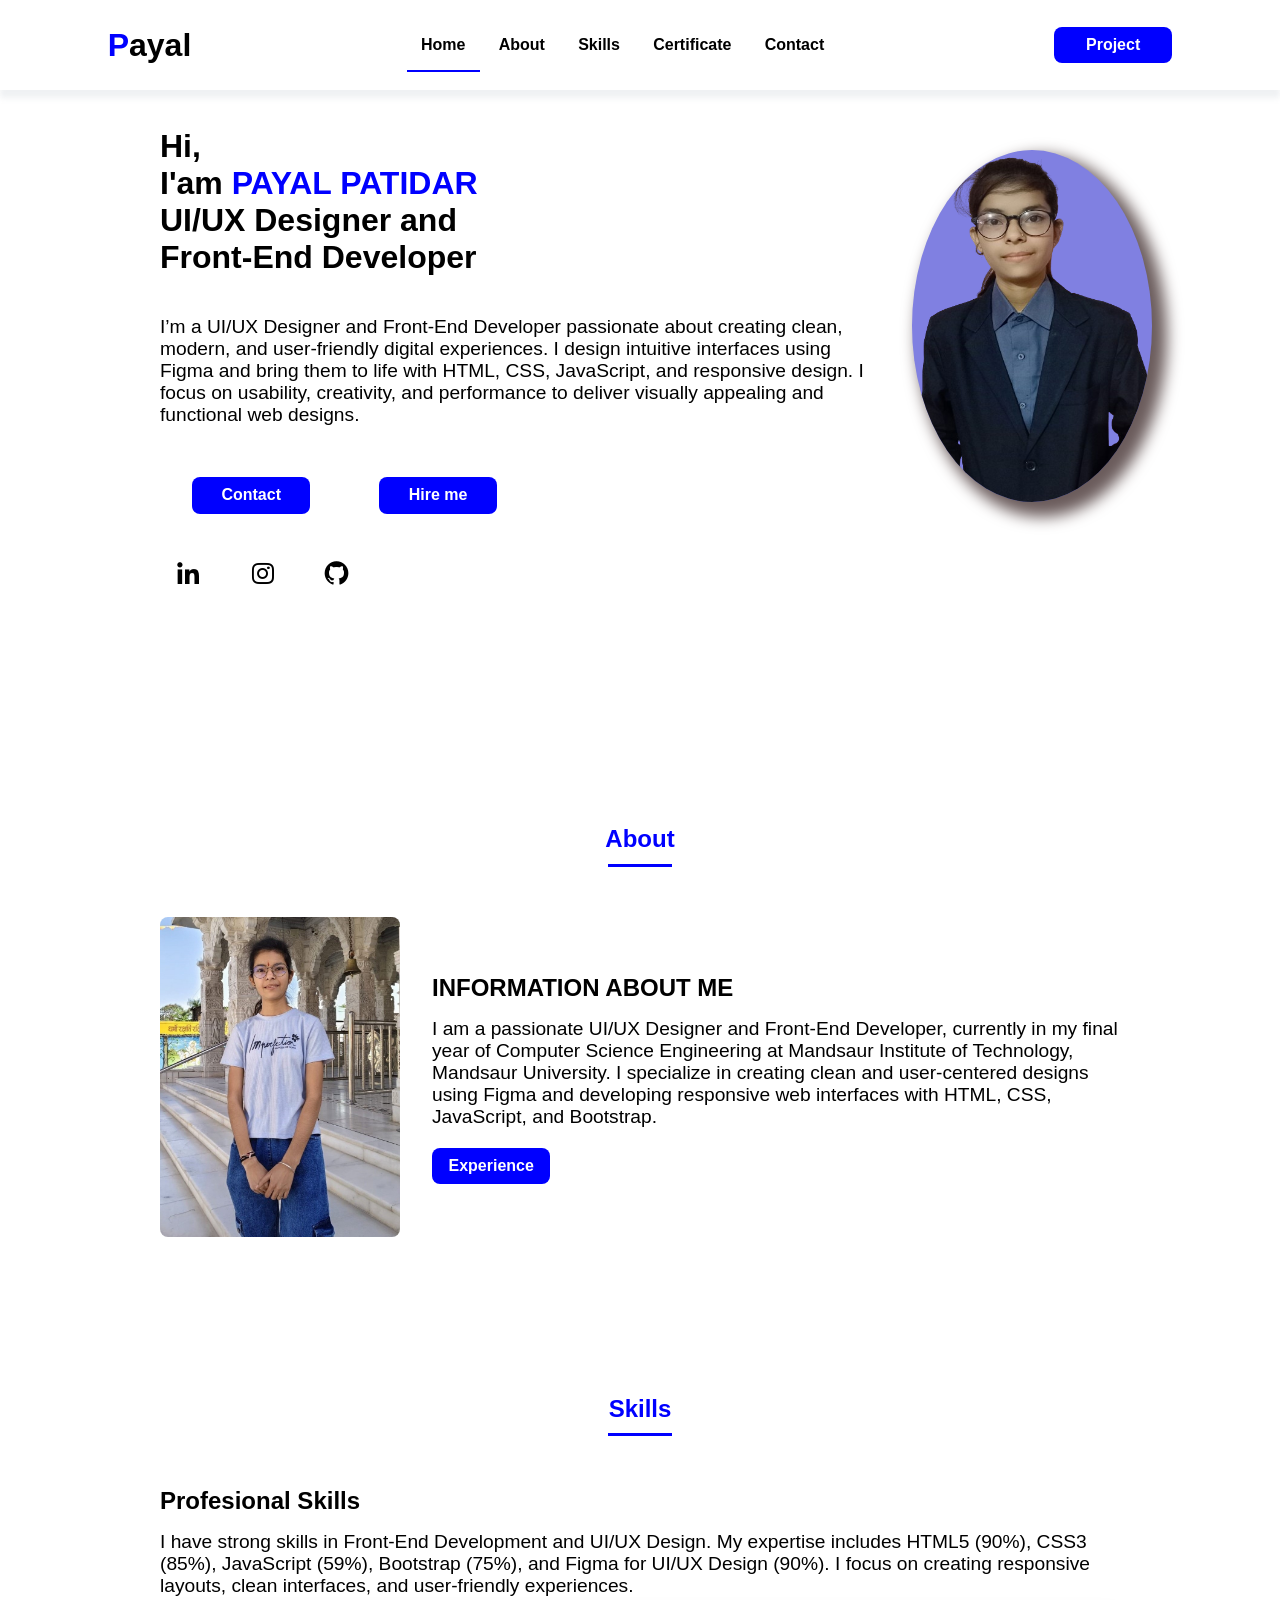
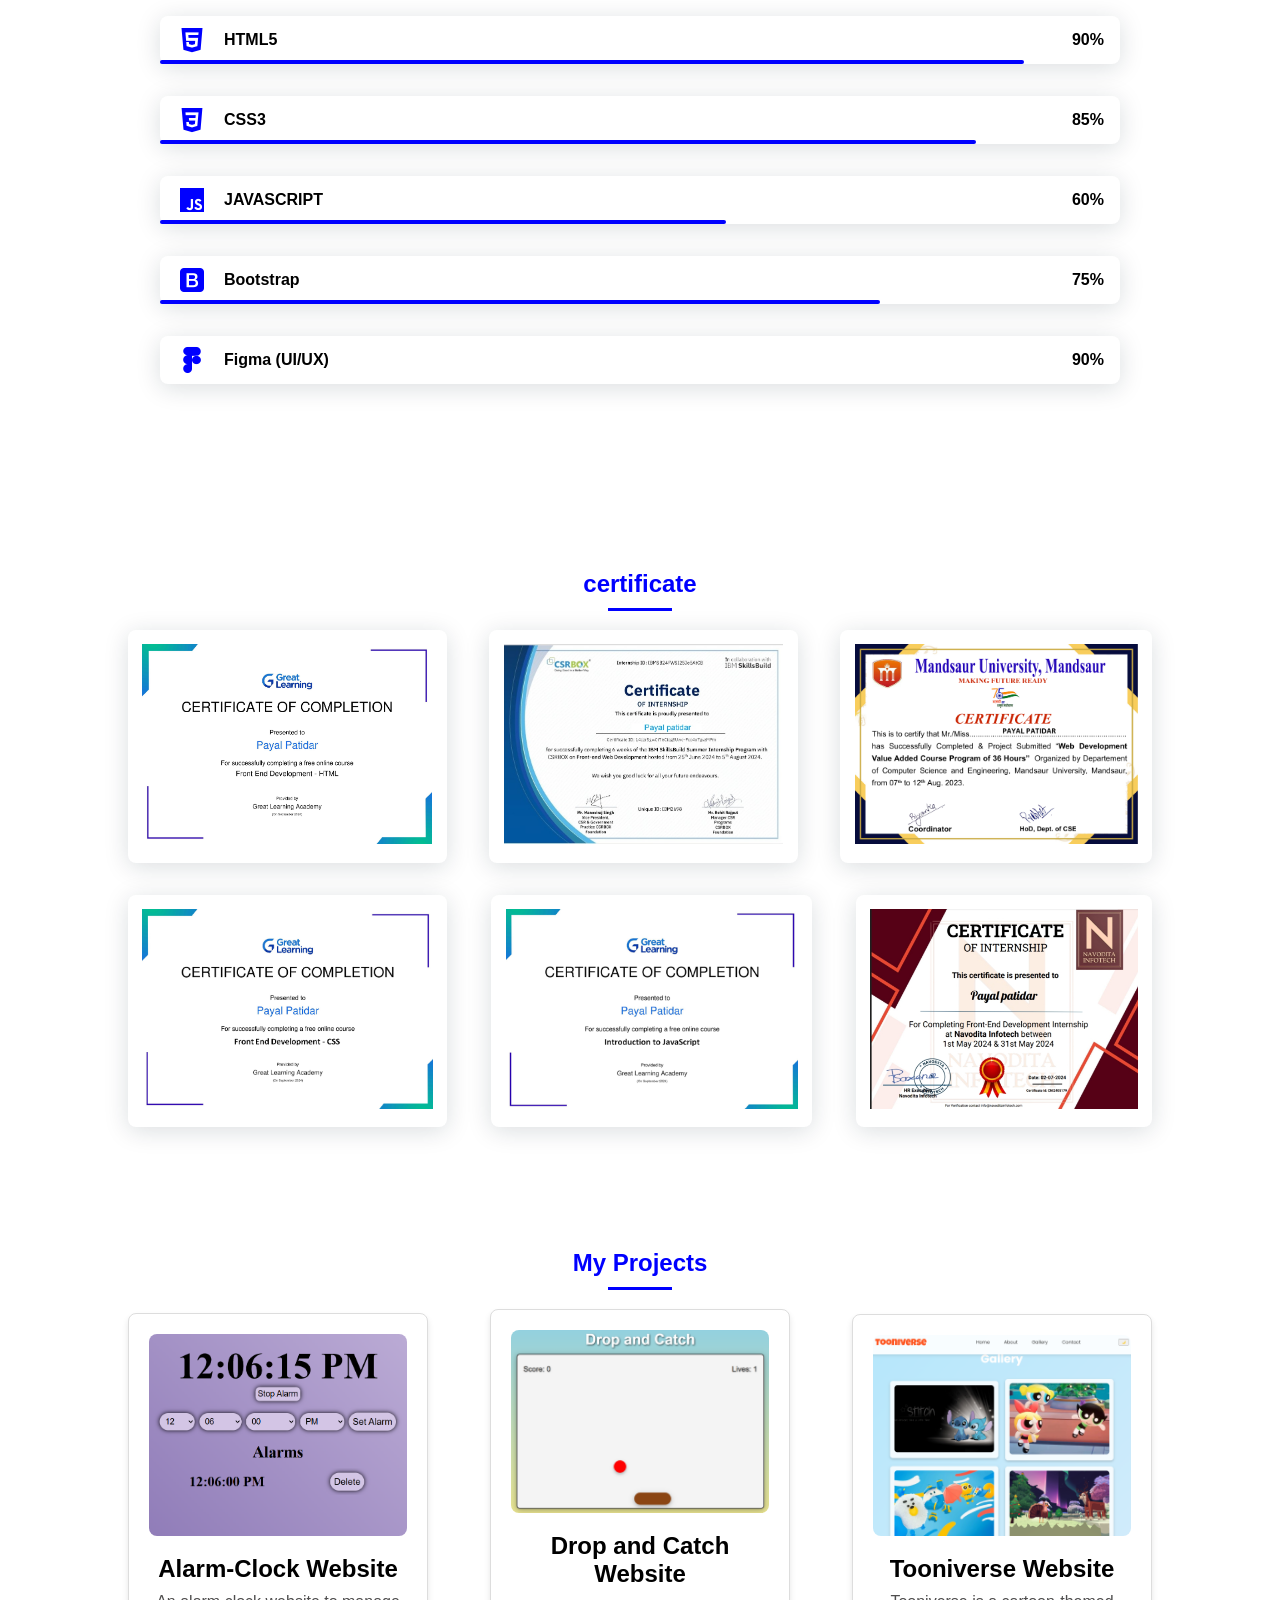
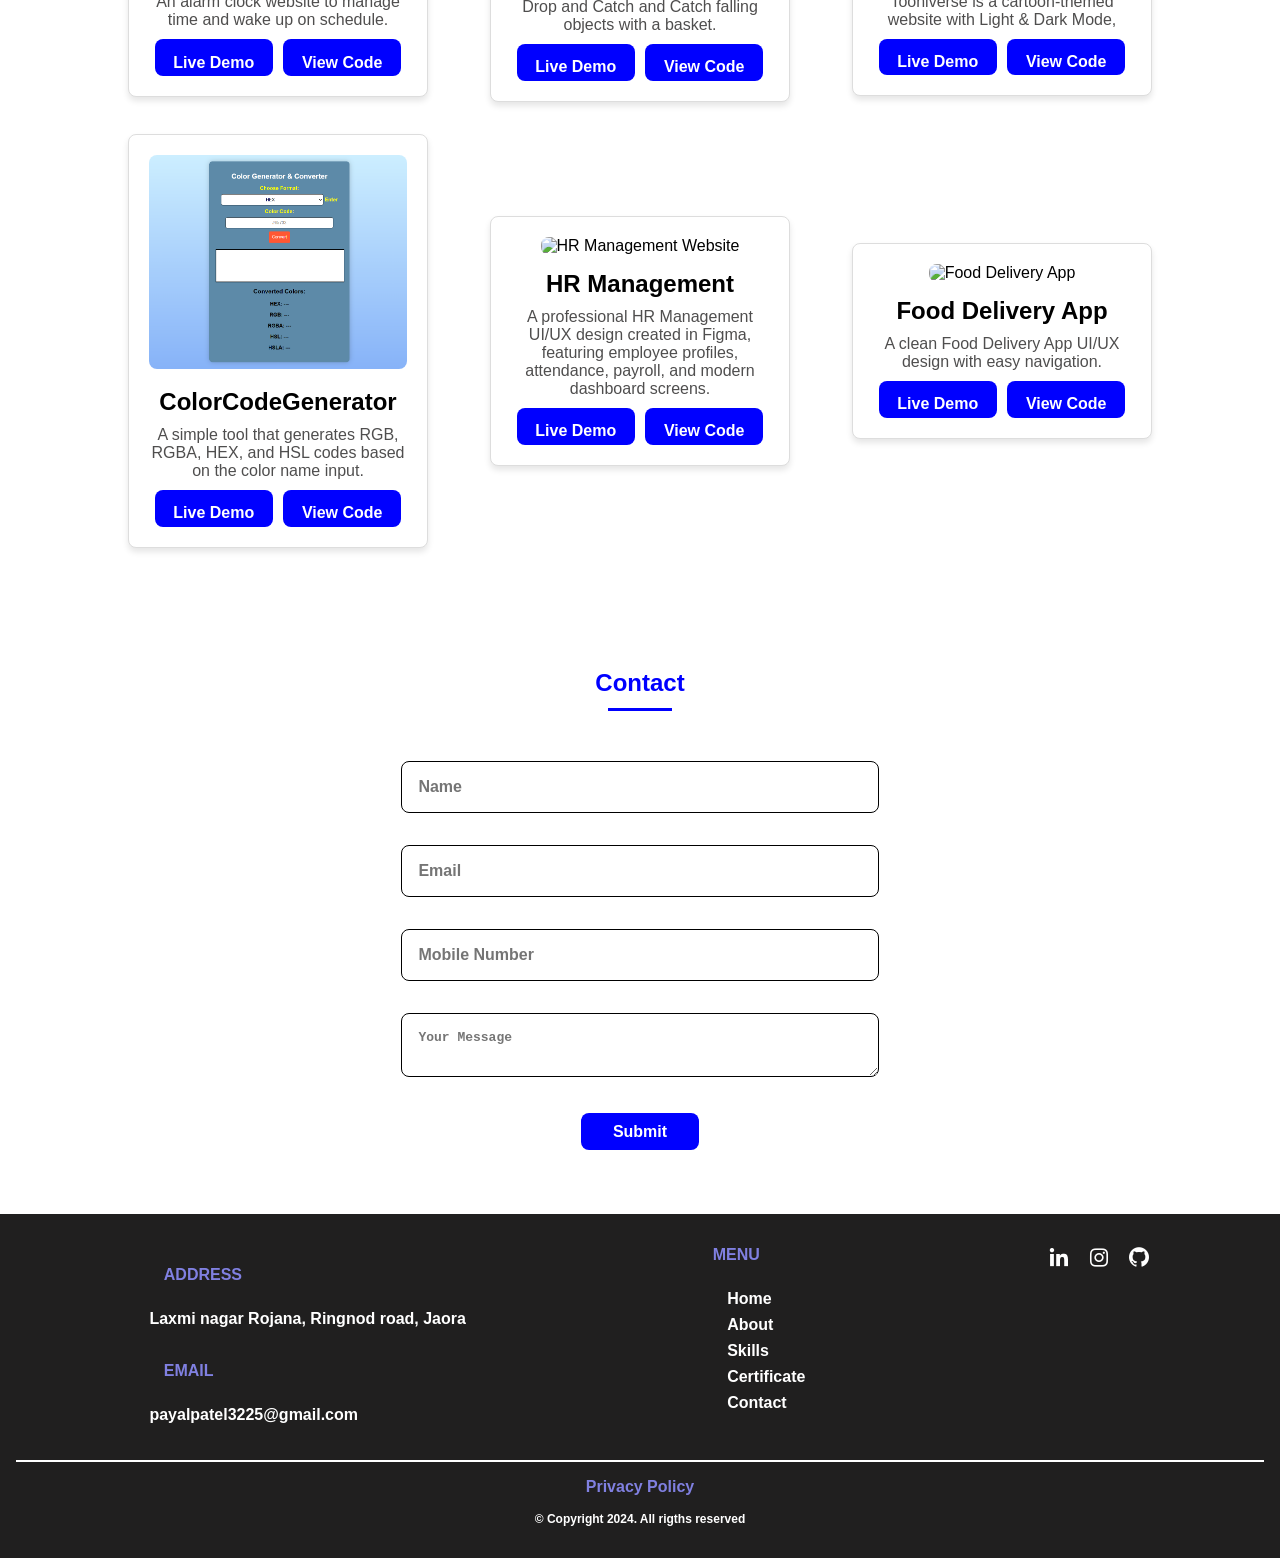
==== commit 89b7ae2c: "Update index.html" ====
--- a/index.html
+++ b/index.html
@@ -51,12 +51,10 @@
         <!--===== HOME =====-->
         <section class="home" id="home">
             <div class="home__data">
-                <h1 class="home__title">Hi,<br>I'am <span class="home__title-color">PAYAL PATIDAR</span><br> Web
-                    Designer and <br>Full Stack Developer</h1>
-                <p class="home__text">I’m a Full-Stack Developer passionate about building responsive and user-friendly
-                    web applications. I work with HTML, CSS, JavaScript, Bootstrap, Java, and SQL to create seamless
-                    digital experiences. I enjoy both front-end design and back-end development, ensuring functionality
-                    and performance. Always eager to learn, I strive to improve and innovate with every project.</p>
+                <h1 class="home__title">Hi,<br>I'am <span class="home__title-color">PAYAL PATIDAR</span><br> UI/UX Designer and <br>Front-End Developer</h1>
+                <p class="home__text">I’m a UI/UX Designer and Front-End Developer passionate about creating clean, modern, and user-friendly digital experiences. 
+                    I design intuitive interfaces using Figma and bring them to life with HTML, CSS, JavaScript, and responsive design. 
+                    I focus on usability, creativity, and performance to deliver visually appealing and functional web designs.</p>
 
                 <button>
                     <a href="contact.html" class="button">Contact</a>
@@ -93,10 +91,10 @@
 
                 <div>
                     <h2 class="about__subtitle">INFORMATION ABOUT ME</h2>
-                    <p class="about__text">I am a passionate Full-Stack Developer and a final-year Computer Science
-                        Engineering student at Mandsaur Institute of Technology, Mandsaur University. I have expertise
-                        in HTML, CSS, JavaScript, Bootstrap, and Java, along with knowledge of SQL for backend
-                        development.</p>
+                    <p class="about__text">I am a passionate UI/UX Designer and Front-End Developer, currently in my final year of 
+                        Computer Science Engineering at Mandsaur Institute of Technology, Mandsaur University. 
+                        I specialize in creating clean and user-centered designs using Figma and developing responsive 
+                        web interfaces with HTML, CSS, JavaScript, and Bootstrap.</p>
 
                     <button>
                         <a href="experience.html" class="button">Experience</a>
@@ -112,10 +110,9 @@
             <div class="skills__container">
                 <div>
                     <h2 class="skills__subtitle">Profesional Skills</h2>
-                    <p class="skills__text">I have strong skills in HTML (90%), CSS (85%), and Bootstrap (75%), which
-                        help me create well-structured and visually appealing web pages. I also have a good
-                        understanding of JavaScript (59%) for adding interactivity and Java (50%) for backend
-                        development. I'm always eager to learn and improve my expertise in full-stack development. </p>
+                    <p class="skills__text">I have strong skills in Front-End Development and UI/UX Design. My expertise includes HTML5 (90%), 
+                        CSS3 (85%), JavaScript (59%), Bootstrap (75%), and Figma for UI/UX Design (90%). I focus on creating 
+                        responsive layouts, clean interfaces, and user-friendly experiences. </p>
 
                     <div class="skills__data">
                         <div class="skills__names">
@@ -158,13 +155,13 @@
                         </div>
 
                         <div>
-                            <span class="skills__percentage">59%</span>
+                            <span class="skills__percentage">60%</span>
                         </div>
                     </div>
 
                     <div class="skills__data">
                         <div class="skills__names">
-                            <i class='bx bxl-css3 skills__icon'></i>
+                            <i class='bx bxl-bootstrap skills__icon'></i>
                             <span class="skills__name">Bootstrap</span>
                         </div>
 
@@ -179,16 +176,16 @@
 
                     <div class="skills__data">
                         <div class="skills__names">
-                            <i class="fa-brands fa-java skills__icon"></i>
-                            <span class="skills__name">JAVA</span>
-                        </div>
-
-                        <div class="skills__bar skills__java">
+                            <i class='bx bxl-figma skills__icon'></i>
+                            <span class="skills__name">Figma (UI/UX)</span>
+                        </div>
+
+                        <div class="skills__bar skills__figma">
 
                         </div>
 
                         <div>
-                            <span class="skills__percentage">50%</span>
+                            <span class="skills__percentage">90%</span>
                         </div>
                     </div>
                 </div>
@@ -293,6 +290,42 @@
                         <a href="https://payalpatel3225.github.io/ColorCodeGenerator/" target="_blank" class="btn">Live
                             Demo</a>
                         <a href="https://github.com/payalpatel3225/ColorCodeGenerator" target="_blank" class="btn">View
+                            Code</a>
+                    </div>
+                </div>
+            </div>
+
+                <!-- Project 5: HR Management -->
+            <div class="project-card">
+                <div class="project-image">
+                    <img src="HR Management.png" alt="HR Management Website">
+                </div>
+                <div class="project-details">
+                    <h2>HR Management</h2>
+                    <p>A professional HR Management UI/UX design created in Figma, featuring employee profiles, attendance, payroll, and modern dashboard screens.
+                    </p>
+                    <div class="project-btn">
+                        <a href="https://www.figma.com/proto/oRPbziI74xJyHGfgytfZFh/Untitled?node-id=1812-5259&t=XFIBvyiuzoO5LKhw-0&scaling=scale-down-width&content-scaling=fixed&page-id=0%3A1&starting-point-node-id=1812%3A5259" target="_blank" class="btn">Live
+                            Demo</a>
+                        <a href="https://www.figma.com/design/oRPbziI74xJyHGfgytfZFh/Untitled?node-id=0-1&t=paEBfAp2qijzFvXE-1" target="_blank" class="btn">View
+                            Code</a>
+                    </div>
+                </div>
+            </div>
+
+            <!-- Project 6: Food Delivery App -->
+            <div class="project-card">
+                <div class="project-image">
+                    <img src="food delivery app .png" alt="Food Delivery App">
+                </div>
+                <div class="project-details">
+                    <h2>Food Delivery App</h2>
+                    <p>A clean Food Delivery App UI/UX design with easy navigation.
+                    </p>
+                    <div class="project-btn">
+                        <a href="https://payalpatel3225.github.io/ColorCodeGenerator/" target="_blank" class="btn">Live
+                            Demo</a>
+                        <a href="https://www.figma.com/design/zP3ATRghZZa6YGoKMas1mT/Untitled?node-id=0-1&t=53wvoh7vlrAeM4Yu-1" target="_blank" class="btn">View
                             Code</a>
                     </div>
                 </div>
@@ -371,3 +404,4 @@
 </body>
 
 </html>
+
